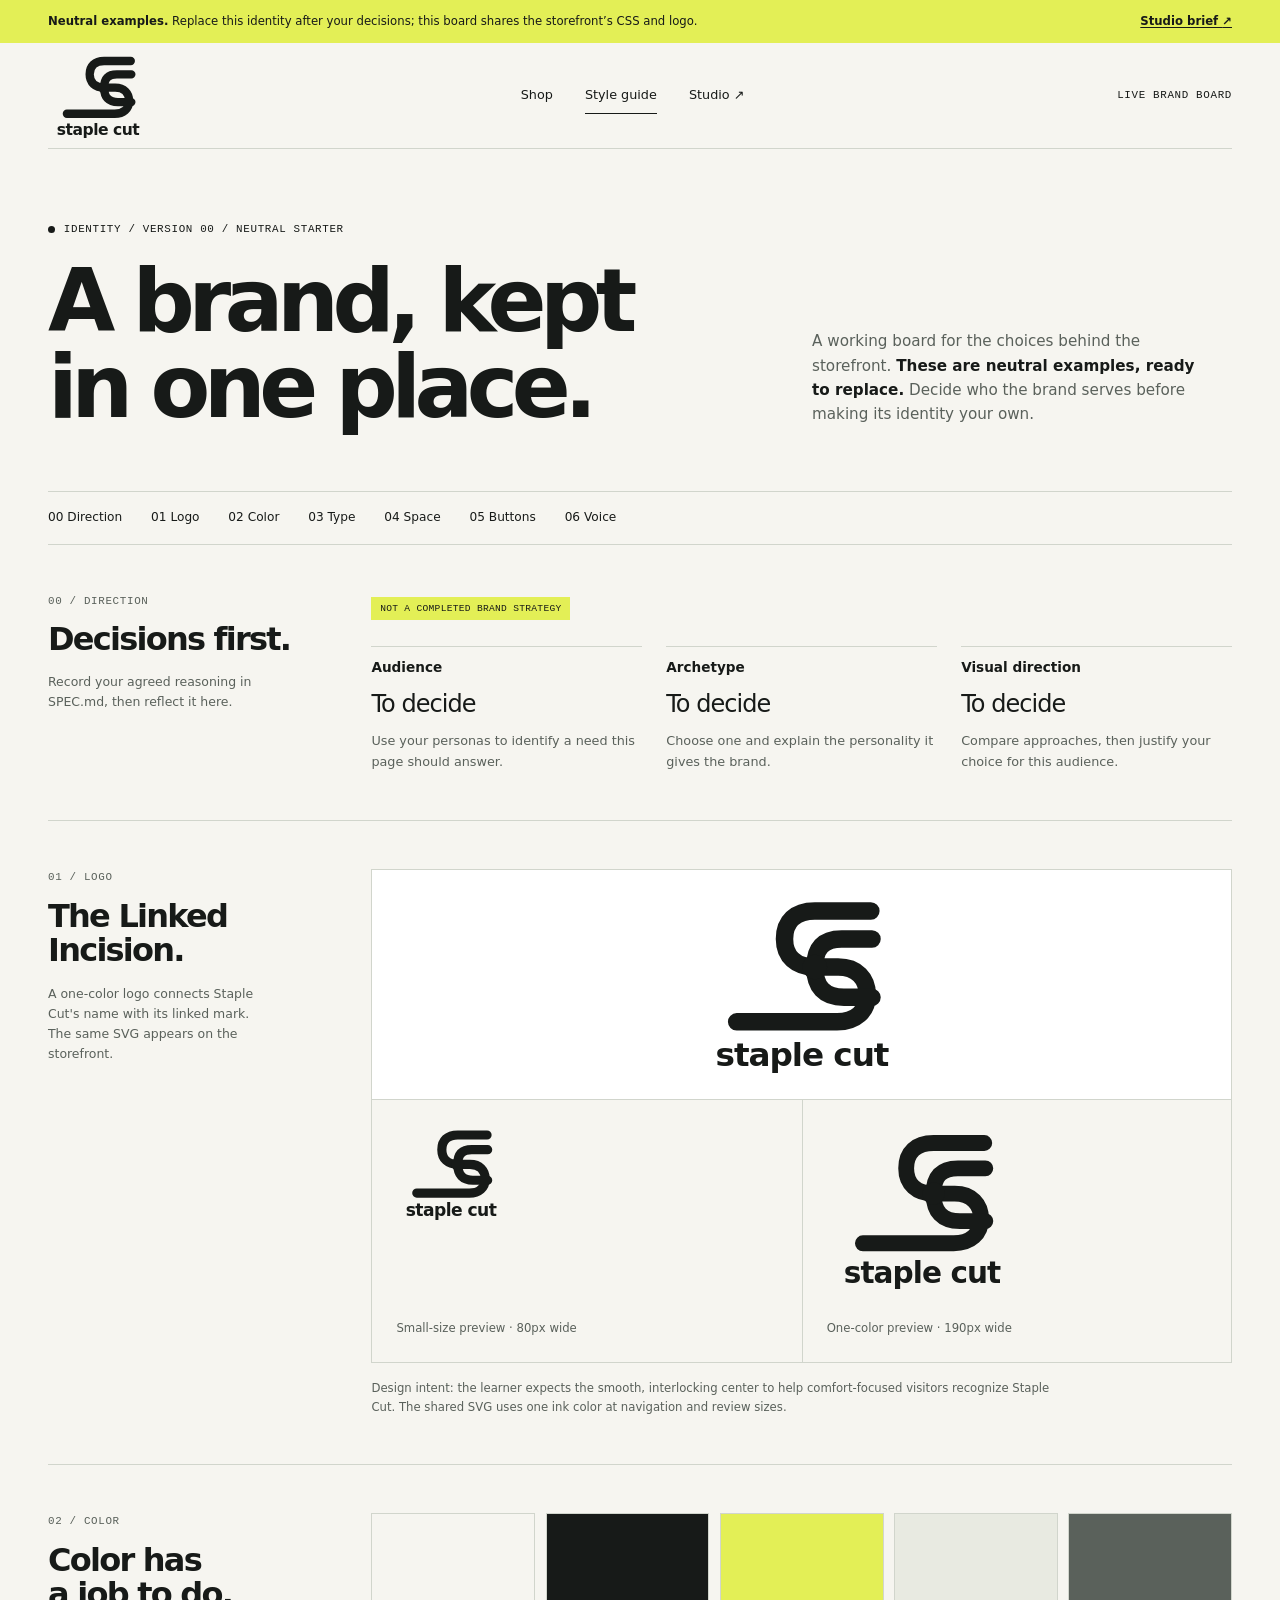
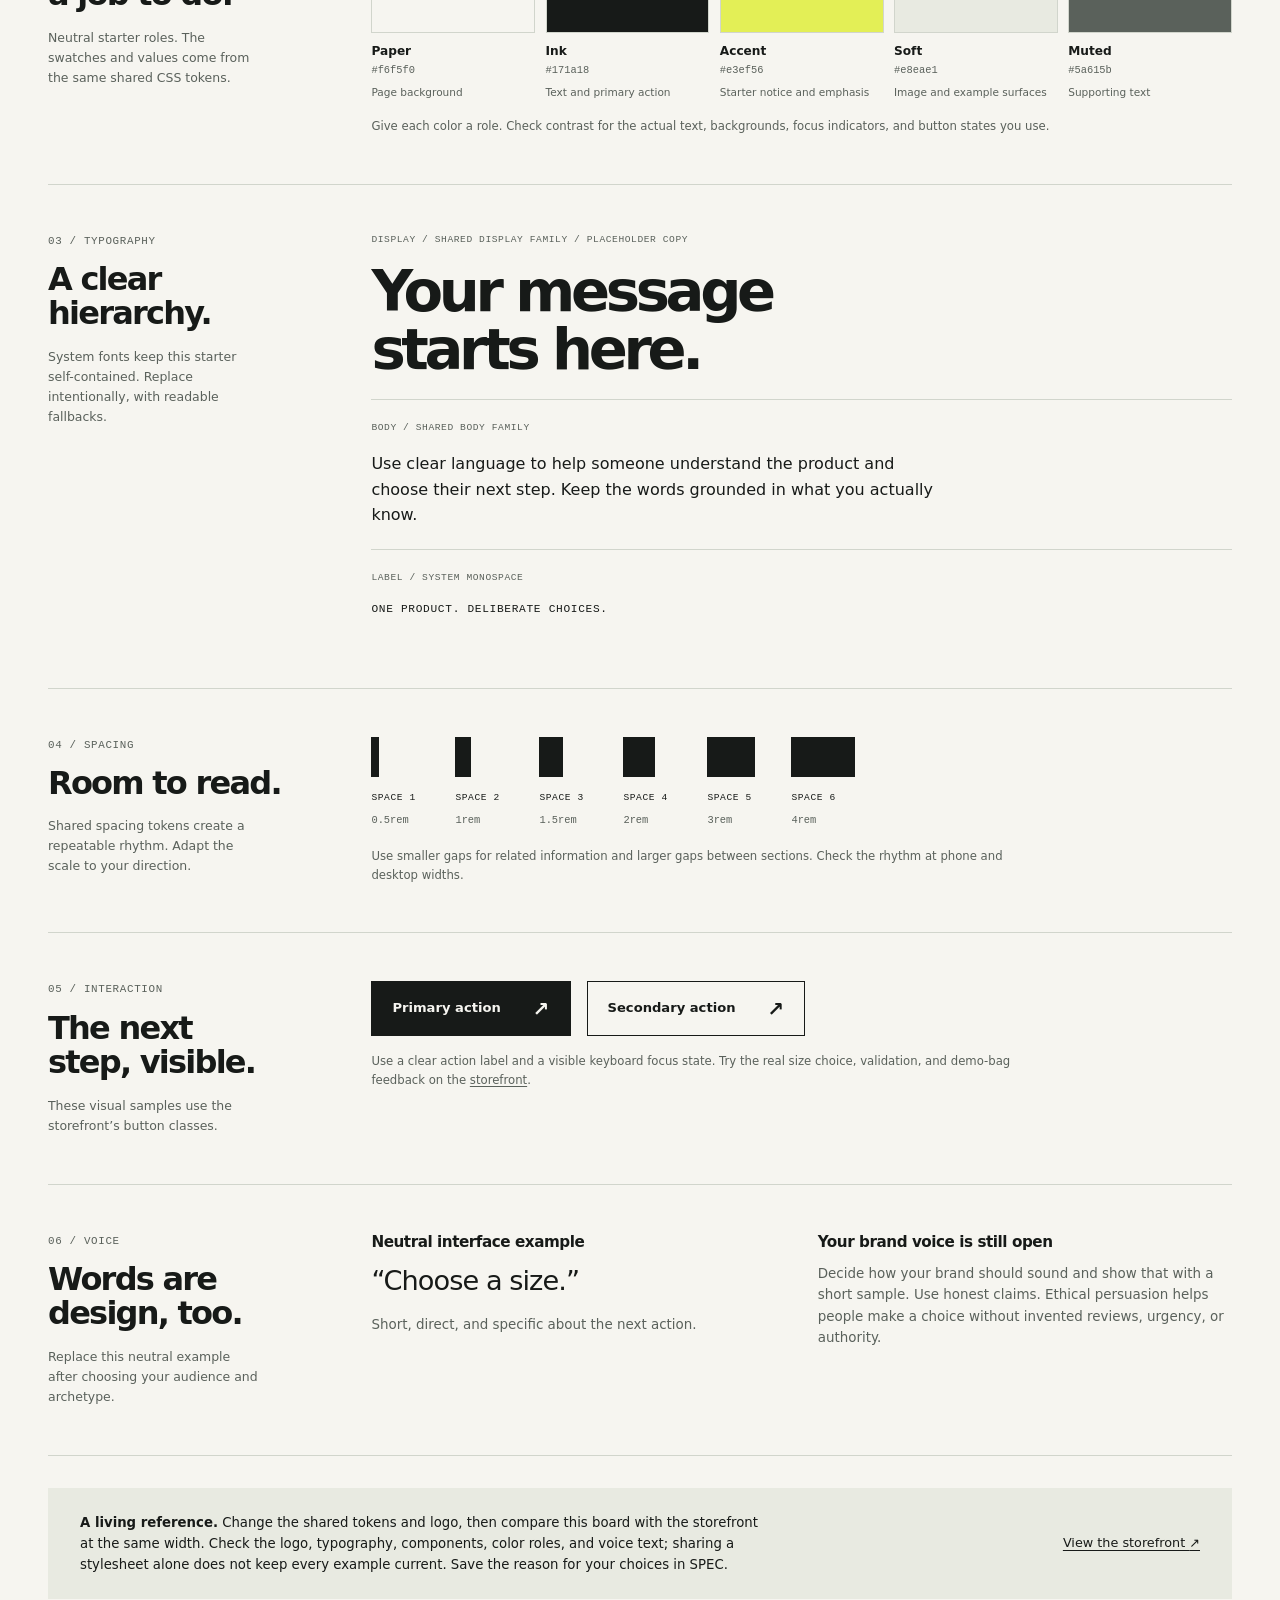
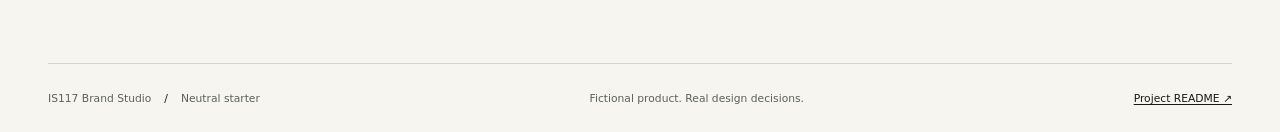
==== public/styleguide.html @ a77f59c7 "feat: apply selected Staple Cut logo" ====
<!doctype html>
<html lang="en">
  <head>
    <meta charset="utf-8" />
    <meta name="viewport" content="width=device-width, initial-scale=1" />
    <meta
      name="description"
      content="Staple Cut's live brand board, sharing the selected one-color logo with its T-shirt storefront."
    />
    <title>Live style guide — Staple Cut</title>
    <link rel="icon" href="data:," />
    <link rel="stylesheet" href="styles.css" />
    <script src="styleguide.js" defer></script>
  </head>
  <body>
    <a class="skip-link" href="#main">Skip to content</a>
    <aside class="starter-notice" aria-label="Starter information">
      <span
        ><strong>Neutral examples.</strong> Replace this identity after your
        decisions; this board shares the storefront’s CSS and logo.</span
      ><a href="studio.html">Studio brief <span aria-hidden="true">↗</span></a>
    </aside>
    <header class="site-header wrap">
      <a
        class="brand-link"
        href="index.html"
        aria-label="Staple Cut storefront home"
        ><img
          class="wordmark"
          src="assets/staple-cut-logo.svg"
          alt="Staple Cut one-color logo with interlocking S and C"
          width="100"
          height="90"
      /></a>
      <nav class="main-nav" aria-label="Main navigation">
        <a class="nav-link" href="index.html">Shop</a
        ><a class="nav-link" href="styleguide.html" aria-current="page"
          >Style guide</a
        ><a class="nav-link" href="studio.html"
          >Studio <span aria-hidden="true">↗</span></a
        >
      </nav>
      <span class="micro-label">Live brand board</span>
    </header>
    <main id="main">
      <section class="page-hero wrap" aria-labelledby="guide-title">
        <p class="eyebrow">
          <span class="status-dot" aria-hidden="true"></span> Identity / version
          00 / neutral starter
        </p>
        <h1 id="guide-title">A brand, kept<br />in one place.</h1>
        <p class="hero-summary">
          A working board for the choices behind the storefront.
          <strong>These are neutral examples, ready to replace.</strong> Decide
          who the brand serves before making its identity your own.
        </p>
      </section>
      <nav class="page-subnav wrap" aria-label="Style guide sections">
        <a class="section-link" href="#direction">00 Direction</a
        ><a class="section-link" href="#logo">01 Logo</a
        ><a class="section-link" href="#palette">02 Color</a
        ><a class="section-link" href="#type">03 Type</a
        ><a class="section-link" href="#spacing">04 Space</a
        ><a class="section-link" href="#buttons">05 Buttons</a
        ><a class="section-link" href="#voice">06 Voice</a>
      </nav>

      <section
        id="direction"
        class="guide-section wrap"
        aria-labelledby="direction-title"
      >
        <div class="section-heading">
          <span class="section-number">00 / Direction</span>
          <h2 id="direction-title">Decisions first.</h2>
          <p>Record your agreed reasoning in SPEC.md, then reflect it here.</p>
        </div>
        <div class="guide-content">
          <span class="draft-label">Not a completed brand strategy</span>
          <div class="decision-grid">
            <div>
              <h3>Audience</h3>
              <p class="undecided">To decide</p>
              <p>
                Use your personas to identify a need this page should answer.
              </p>
            </div>
            <div>
              <h3>Archetype</h3>
              <p class="undecided">To decide</p>
              <p>Choose one and explain the personality it gives the brand.</p>
            </div>
            <div>
              <h3>Visual direction</h3>
              <p class="undecided">To decide</p>
              <p>
                Compare approaches, then justify your choice for this audience.
              </p>
            </div>
          </div>
        </div>
      </section>

      <section
        id="logo"
        class="guide-section wrap"
        aria-labelledby="logo-title"
      >
        <div class="section-heading">
          <span class="section-number">01 / Logo</span>
          <h2 id="logo-title">The Linked<br />Incision.</h2>
          <p>
            A one-color logo connects Staple Cut's name with its linked mark.
            The same SVG appears on the storefront.
          </p>
        </div>
        <div class="guide-content">
          <div class="logo-board">
            <img
              src="assets/staple-cut-logo.svg"
              alt="Staple Cut one-color logo with interlocking S and C"
              width="210"
              height="189"
            />
          </div>
          <div class="logo-variants">
            <div class="logo-variant">
              <img
                class="logo-small"
                src="assets/staple-cut-logo.svg"
                alt="Staple Cut one-color logo at a small size"
                width="80"
                height="72"
              />
              <p>Small-size preview · 80px wide</p>
            </div>
            <div class="logo-variant">
              <img
                class="logo-mono"
                src="assets/staple-cut-logo.svg"
                alt="Staple Cut one-color logo"
                width="190"
                height="171"
              />
              <p>One-color preview · 190px wide</p>
            </div>
          </div>
          <p class="guide-note">
            Design intent: the learner expects the smooth, interlocking center
            to help comfort-focused visitors recognize Staple Cut. The shared
            SVG uses one ink color at navigation and review sizes.
          </p>
        </div>
      </section>

      <section
        id="palette"
        class="guide-section wrap"
        aria-labelledby="palette-title"
      >
        <div class="section-heading">
          <span class="section-number">02 / Color</span>
          <h2 id="palette-title">Color has<br />a job to do.</h2>
          <p>
            Neutral starter roles. The swatches and values come from the same
            shared CSS tokens.
          </p>
        </div>
        <div class="guide-content">
          <div class="palette-grid">
            <article class="palette-card">
              <div
                class="color-swatch"
                style="--swatch-color: var(--color-paper)"
              ></div>
              <h3>Paper</h3>
              <code data-color-token="--color-paper">CSS token</code>
              <p>Page background</p>
            </article>
            <article class="palette-card">
              <div
                class="color-swatch"
                style="--swatch-color: var(--color-ink)"
              ></div>
              <h3>Ink</h3>
              <code data-color-token="--color-ink">CSS token</code>
              <p>Text and primary action</p>
            </article>
            <article class="palette-card">
              <div
                class="color-swatch"
                style="--swatch-color: var(--color-accent)"
              ></div>
              <h3>Accent</h3>
              <code data-color-token="--color-accent">CSS token</code>
              <p>Starter notice and emphasis</p>
            </article>
            <article class="palette-card">
              <div
                class="color-swatch"
                style="--swatch-color: var(--color-soft)"
              ></div>
              <h3>Soft</h3>
              <code data-color-token="--color-soft">CSS token</code>
              <p>Image and example surfaces</p>
            </article>
            <article class="palette-card">
              <div
                class="color-swatch"
                style="--swatch-color: var(--color-muted)"
              ></div>
              <h3>Muted</h3>
              <code data-color-token="--color-muted">CSS token</code>
              <p>Supporting text</p>
            </article>
          </div>
          <p class="guide-note">
            Give each color a role. Check contrast for the actual text,
            backgrounds, focus indicators, and button states you use.
          </p>
        </div>
      </section>

      <section
        id="type"
        class="guide-section wrap"
        aria-labelledby="type-title"
      >
        <div class="section-heading">
          <span class="section-number">03 / Typography</span>
          <h2 id="type-title">A clear<br />hierarchy.</h2>
          <p>
            System fonts keep this starter self-contained. Replace
            intentionally, with readable fallbacks.
          </p>
        </div>
        <div class="guide-content">
          <div class="type-specimen">
            <span class="type-label"
              >Display / shared display family / placeholder copy</span
            >
            <p class="type-display">Your message<br />starts here.</p>
          </div>
          <div class="type-specimen">
            <span class="type-label">Body / shared body family</span>
            <p class="type-body">
              Use clear language to help someone understand the product and
              choose their next step. Keep the words grounded in what you
              actually know.
            </p>
          </div>
          <div class="type-specimen">
            <span class="type-label">Label / system monospace</span>
            <p class="type-mono">One product. Deliberate choices.</p>
          </div>
        </div>
      </section>

      <section
        id="spacing"
        class="guide-section wrap"
        aria-labelledby="spacing-title"
      >
        <div class="section-heading">
          <span class="section-number">04 / Spacing</span>
          <h2 id="spacing-title">Room to read.</h2>
          <p>
            Shared spacing tokens create a repeatable rhythm. Adapt the scale to
            your direction.
          </p>
        </div>
        <div class="guide-content">
          <div class="spacing-grid">
            <div class="spacing-token">
              <div
                class="spacing-bar"
                style="--token-size: var(--space-1)"
              ></div>
              <span class="token-name">Space 1</span
              ><code data-space-token="--space-1">CSS token</code>
            </div>
            <div class="spacing-token">
              <div
                class="spacing-bar"
                style="--token-size: var(--space-2)"
              ></div>
              <span class="token-name">Space 2</span
              ><code data-space-token="--space-2">CSS token</code>
            </div>
            <div class="spacing-token">
              <div
                class="spacing-bar"
                style="--token-size: var(--space-3)"
              ></div>
              <span class="token-name">Space 3</span
              ><code data-space-token="--space-3">CSS token</code>
            </div>
            <div class="spacing-token">
              <div
                class="spacing-bar"
                style="--token-size: var(--space-4)"
              ></div>
              <span class="token-name">Space 4</span
              ><code data-space-token="--space-4">CSS token</code>
            </div>
            <div class="spacing-token">
              <div
                class="spacing-bar"
                style="--token-size: var(--space-5)"
              ></div>
              <span class="token-name">Space 5</span
              ><code data-space-token="--space-5">CSS token</code>
            </div>
            <div class="spacing-token">
              <div
                class="spacing-bar"
                style="--token-size: var(--space-6)"
              ></div>
              <span class="token-name">Space 6</span
              ><code data-space-token="--space-6">CSS token</code>
            </div>
          </div>
          <p class="guide-note">
            Use smaller gaps for related information and larger gaps between
            sections. Check the rhythm at phone and desktop widths.
          </p>
        </div>
      </section>

      <section
        id="buttons"
        class="guide-section wrap"
        aria-labelledby="buttons-title"
      >
        <div class="section-heading">
          <span class="section-number">05 / Interaction</span>
          <h2 id="buttons-title">The next<br />step, visible.</h2>
          <p>These visual samples use the storefront’s button classes.</p>
        </div>
        <div class="guide-content">
          <div class="button-samples">
            <span class="button button-primary"
              >Primary action <span aria-hidden="true">↗</span></span
            ><span class="button button-secondary"
              >Secondary action <span aria-hidden="true">↗</span></span
            >
          </div>
          <p class="guide-note">
            Use a clear action label and a visible keyboard focus state. Try the
            real size choice, validation, and demo-bag feedback on the
            <a href="index.html">storefront</a>.
          </p>
        </div>
      </section>

      <section
        id="voice"
        class="guide-section wrap"
        aria-labelledby="voice-title"
      >
        <div class="section-heading">
          <span class="section-number">06 / Voice</span>
          <h2 id="voice-title">Words are<br />design, too.</h2>
          <p>
            Replace this neutral example after choosing your audience and
            archetype.
          </p>
        </div>
        <div class="guide-content">
          <div class="voice-grid">
            <div>
              <h3>Neutral interface example</h3>
              <p class="voice-example">“Choose a size.”</p>
              <p>Short, direct, and specific about the next action.</p>
            </div>
            <div>
              <h3>Your brand voice is still open</h3>
              <p>
                Decide how your brand should sound and show that with a short
                sample. Use honest claims. Ethical persuasion helps people make
                a choice without invented reviews, urgency, or authority.
              </p>
            </div>
          </div>
        </div>
      </section>

      <div class="guide-footer-note wrap">
        <p>
          <strong>A living reference.</strong> Change the shared tokens and
          logo, then compare this board with the storefront at the same width.
          Check the logo, typography, components, color roles, and voice text;
          sharing a stylesheet alone does not keep every example current. Save
          the reason for your choices in SPEC.
        </p>
        <a href="index.html"
          >View the storefront <span aria-hidden="true">↗</span></a
        >
      </div>
    </main>
    <footer class="site-footer wrap">
      <p>
        IS117 Brand Studio <span class="footer-separator"> / </span> Neutral
        starter
      </p>
      <p class="footer-tagline">Fictional product. Real design decisions.</p>
      <a href="https://github.com/kaw393939/is117-brand-studio#readme"
        >Project README <span aria-hidden="true">↗</span></a
      >
    </footer>
  </body>
</html>
---- public/styles.css ----
/* Shared brand tokens. Change these after you agree on your brand direction.
   Both the storefront and the live style guide use this file. */
:root {
  --color-paper: #f6f5f0;
  --color-ink: #171a18;
  --color-muted: #5a615b;
  --color-line: #d1d5cc;
  --color-accent: #e3ef56;
  --color-soft: #e8eae1;
  --color-white: #fff;
  --color-danger: #992e28;
  --font-body:
    system-ui, -apple-system, blinkmacsystemfont, "Segoe UI", sans-serif;
  --font-display:
    system-ui, -apple-system, blinkmacsystemfont, "Segoe UI", sans-serif;
  --font-mono: ui-monospace, sfmono-regular, consolas, monospace;
  --space-1: 0.5rem;
  --space-2: 1rem;
  --space-3: 1.5rem;
  --space-4: 2rem;
  --space-5: 3rem;
  --space-6: 4rem;
  --page-width: 1440px;
}

* {
  box-sizing: border-box;
}

html {
  scroll-behavior: smooth;
  scroll-padding-top: 1.5rem;
}

body {
  margin: 0;
  background: var(--color-paper);
  color: var(--color-ink);
  font-family: var(--font-body);
  line-height: 1.6;
  -webkit-font-smoothing: antialiased;
}

img,
svg {
  display: block;
  max-width: 100%;
}

button,
a,
input {
  -webkit-tap-highlight-color: transparent;
}

a {
  color: inherit;
  text-underline-offset: 0.2em;
  text-decoration-thickness: 1px;
}

a:hover {
  text-decoration-thickness: 2px;
}

button,
input {
  font: inherit;
}

button {
  cursor: pointer;
}

button:disabled {
  cursor: default;
}

:focus-visible {
  outline: 3px solid var(--color-ink);
  outline-offset: 5px;
}

[hidden] {
  display: none !important;
}

::selection {
  background: var(--color-accent);
  color: var(--color-ink);
}

h1,
h2,
h3,
p {
  margin: 0;
}

h1,
h2,
h3 {
  font-family: var(--font-display);
  font-weight: 550;
}

h1 {
  font-size: clamp(3.4rem, 6.25vw, 6.6rem);
  line-height: 0.99;
  letter-spacing: -0.075em;
}

h2 {
  font-size: clamp(2rem, 3.6vw, 3.75rem);
  line-height: 1.08;
  letter-spacing: -0.055em;
}

h3 {
  font-size: 1.3rem;
  line-height: 1.3;
  letter-spacing: -0.03em;
}

p + p {
  margin-top: var(--space-2);
}

.wrap {
  width: min(calc(100% - 6rem), var(--page-width));
  margin-inline: auto;
}

.muted {
  color: var(--color-muted);
}

.eyebrow,
.micro-label,
.visual-label,
.image-caption,
.section-number,
.type-label,
.token-name {
  font-family: var(--font-mono);
  font-size: 0.68rem;
  font-weight: 500;
  line-height: 1.5;
  letter-spacing: 0.06em;
  text-transform: uppercase;
}

.eyebrow {
  display: flex;
  align-items: center;
  gap: 0.55rem;
}

.status-dot {
  width: 7px;
  height: 7px;
  display: inline-block;
  background: var(--color-ink);
  border-radius: 50%;
}

.skip-link {
  position: fixed;
  top: 8px;
  left: 8px;
  z-index: 10;
  transform: translateY(-180%);
  padding: 0.75rem 1rem;
  background: var(--color-ink);
  color: var(--color-white);
}

.skip-link:focus {
  transform: translateY(0);
}

.starter-notice {
  display: flex;
  justify-content: space-between;
  align-items: center;
  gap: 1.5rem;
  padding: 0.8rem 3rem;
  background: var(--color-accent);
  font-size: 0.73rem;
  line-height: 1.5;
}

.starter-notice a {
  flex-shrink: 0;
  font-weight: 650;
}

.site-header {
  min-height: 106px;
  display: flex;
  align-items: center;
  gap: 3rem;
  border-bottom: 1px solid var(--color-line);
}

.brand-link {
  display: inline-block;
  flex-shrink: 0;
}

.wordmark {
  width: 100px;
  height: auto;
}

.main-nav {
  display: flex;
  justify-content: center;
  align-items: center;
  gap: 2rem;
  margin-inline: auto;
}

.nav-link,
.bag-link {
  text-decoration: none;
  font-size: 0.8rem;
}

.nav-link {
  padding-block: 0.5rem;
  border-bottom: 1px solid transparent;
}

.nav-link:hover,
.nav-link[aria-current="page"] {
  border-color: currentcolor;
}

.bag-link {
  display: flex;
  align-items: center;
  gap: 0.65rem;
  white-space: nowrap;
}

.bag-count {
  display: grid;
  place-items: center;
  min-width: 1.7rem;
  height: 1.7rem;
  border: 1px solid var(--color-ink);
  border-radius: 50%;
  font-size: 0.7rem;
}

.product-section {
  display: grid;
  grid-template-columns: 1.13fr 1fr;
  gap: clamp(3rem, 7vw, 8rem);
  padding-block: var(--space-5) 5rem;
  align-items: start;
}

.product-visual {
  position: relative;
  background: var(--color-soft);
}

.visual-label {
  position: absolute;
  z-index: 1;
  inset: 1.3rem 1.4rem auto;
  display: flex;
  justify-content: space-between;
  gap: 1rem;
  font-size: 0.6rem;
}

.shirt-image {
  width: 100%;
  height: auto;
  aspect-ratio: 800 / 880;
  object-fit: contain;
}

.image-caption {
  display: flex;
  align-items: center;
  justify-content: space-between;
  gap: 1rem;
  padding: 1.2rem 1.4rem;
  border-top: 1px solid var(--color-line);
  font-size: 0.59rem;
}

.image-caption > :last-child {
  font-family: var(--font-body);
  font-size: 1.5rem;
  line-height: 1;
}

.product-information {
  max-width: 530px;
  padding-block: 1rem;
}

.product-information h1 {
  margin-top: 1.6rem;
}

.product-intro {
  font-size: 1.2rem;
  line-height: 1.5;
  margin-top: 1.8rem;
  letter-spacing: -0.025em;
}

.product-description {
  margin-top: 0.6rem;
  font-size: 0.88rem;
  max-width: 430px;
}

.price-row {
  display: flex;
  align-items: center;
  justify-content: space-between;
  gap: 1rem;
  margin-block: 2rem 1.5rem;
  padding-bottom: 1.2rem;
  border-bottom: 1px solid var(--color-line);
}

.price {
  font-size: 1.65rem;
  letter-spacing: -0.04em;
  font-weight: 600;
}

.price span {
  font-family: var(--font-mono);
  font-size: 0.65rem;
  font-weight: 400;
  letter-spacing: 0;
  margin-left: 0.25rem;
}

.price-row .micro-label {
  color: var(--color-muted);
  font-size: 0.6rem;
}

fieldset {
  padding: 0;
  margin: 0;
  border: 0;
  min-width: 0;
}

legend {
  padding: 0;
  font-size: 0.84rem;
  font-weight: 650;
}

.field-help {
  margin-top: 0.3rem;
  color: var(--color-muted);
  font-size: 0.74rem;
}

.size-options {
  display: grid;
  grid-template-columns: repeat(4, 1fr);
  gap: 0.6rem;
  margin-top: 1rem;
}

.size-option {
  position: relative;
  cursor: pointer;
}

.size-option input {
  position: absolute;
  opacity: 0;
  width: 100%;
  height: 100%;
  margin: 0;
  cursor: pointer;
}

.size-option span {
  display: grid;
  place-items: center;
  min-height: 3.2rem;
  border: 1px solid var(--color-line);
  background: var(--color-paper);
  font-size: 0.83rem;
  transition:
    background 150ms ease,
    border-color 150ms ease;
}

.size-option input:checked + span {
  background: var(--color-ink);
  border-color: var(--color-ink);
  color: var(--color-paper);
}

.size-option input:hover + span {
  border-color: var(--color-ink);
}

.size-option input:focus-visible + span {
  outline: 3px solid var(--color-ink);
  outline-offset: 4px;
}

.size-option input:focus-visible {
  outline: none;
}

.field-error {
  color: var(--color-danger);
  font-size: 0.8rem;
  margin-top: 0.9rem;
  font-weight: 550;
}

.button {
  display: inline-flex;
  align-items: center;
  justify-content: space-between;
  gap: 2rem;
  min-height: 3.4rem;
  border: 1px solid var(--color-ink);
  padding: 0.9rem 1.25rem;
  font-size: 0.82rem;
  font-weight: 550;
  line-height: 1.4;
  text-decoration: none;
  transition:
    background 150ms ease,
    color 150ms ease;
}

.button > span[aria-hidden] {
  font-size: 1.25rem;
  line-height: 1;
}

.button-primary {
  background: var(--color-ink);
  color: var(--color-paper);
}

.button-primary:hover {
  background: var(--color-accent);
  color: var(--color-ink);
}

.button-secondary {
  background: transparent;
  color: var(--color-ink);
}

.button-secondary:hover {
  background: var(--color-soft);
}

.add-button {
  width: 100%;
  margin-top: 1.4rem;
}

.demo-disclaimer {
  font-size: 0.68rem;
  line-height: 1.65;
  color: var(--color-muted);
  margin-top: 0.9rem;
  max-width: 420px;
}

.product-facts {
  margin-bottom: 0;
  margin-top: 1.8rem;
}

.product-facts div {
  display: flex;
  justify-content: space-between;
  gap: 1rem;
  padding-block: 0.62rem;
  border-top: 1px solid var(--color-line);
  font-size: 0.71rem;
}

.product-facts dt {
  color: var(--color-muted);
}

.product-facts dd {
  margin: 0;
  font-weight: 500;
  text-align: right;
}

.bag-section {
  display: grid;
  grid-template-columns: 1fr 1fr;
  gap: 3rem;
  border-top: 1px solid var(--color-line);
  padding-block: 3rem;
}

.bag-section h2 {
  margin-top: 0.6rem;
  font-size: clamp(2rem, 3vw, 3rem);
}

.bag-details {
  padding-top: 0.2rem;
  font-size: 0.85rem;
}

.bag-message {
  max-width: 500px;
}

.bag-items {
  list-style: none;
  margin: 1rem 0;
  padding: 0;
}

.bag-items:empty {
  margin: 0;
}

.bag-items li {
  padding-block: 0.55rem;
  border-bottom: 1px solid var(--color-line);
  font-size: 0.78rem;
}

.text-button {
  padding: 0.5rem 0;
  border: 0;
  background: transparent;
  color: var(--color-ink);
  font-size: 0.8rem;
  text-decoration: underline;
  text-underline-offset: 0.25rem;
}

.text-button:disabled {
  opacity: 0.5;
}

.bag-details .field-help {
  margin-top: 0.4rem;
  font-size: 0.69rem;
}

.starter-next {
  display: grid;
  grid-template-columns: 1fr 1fr;
  gap: 1.5rem 3rem;
  background: var(--color-accent);
  padding: 2.7rem 3rem 3rem;
  margin-block: 1rem 4rem;
}

.starter-next > .eyebrow {
  grid-column: 1 / -1;
}

.starter-next > div {
  max-width: 470px;
  font-size: 0.86rem;
}

.starter-next .button {
  margin-top: 1.6rem;
}

.site-footer {
  display: flex;
  align-items: center;
  justify-content: space-between;
  gap: 2rem;
  border-top: 1px solid var(--color-line);
  padding-block: 1.6rem;
  font-size: 0.67rem;
  color: var(--color-muted);
}

.footer-tagline {
  margin: 0;
}

.footer-separator {
  margin-inline: 0.6rem;
  color: var(--color-ink);
}

.site-footer a {
  color: var(--color-ink);
}

/* Shared editorial pages */
.page-hero {
  padding-block: 4.5rem 3.8rem;
  display: grid;
  grid-template-columns: 1.25fr 0.75fr;
  align-items: end;
  gap: 1.3rem 4rem;
}

.page-hero > .eyebrow {
  grid-column: 1 / -1;
}

.page-hero h1 {
  font-size: clamp(3.5rem, 6.8vw, 7.3rem);
}

.page-hero .hero-summary {
  max-width: 400px;
  font-size: 0.95rem;
  color: var(--color-muted);
  padding-bottom: 0.25rem;
}

.hero-summary strong {
  font-weight: 550;
  color: var(--color-ink);
}

.page-subnav {
  display: flex;
  flex-wrap: wrap;
  gap: 0.6rem 1.8rem;
  padding-block: 1rem;
  border-top: 1px solid var(--color-line);
  border-bottom: 1px solid var(--color-line);
  font-size: 0.76rem;
}

.section-link {
  text-decoration: none;
}

.section-link:hover {
  text-decoration: underline;
}

.guide-section {
  padding-block: 3rem;
  border-bottom: 1px solid var(--color-line);
  display: grid;
  grid-template-columns: 0.32fr 1fr;
  column-gap: 3rem;
}

.section-heading .section-number {
  color: var(--color-muted);
  display: block;
  margin-bottom: 0.8rem;
}

.section-heading h2 {
  font-size: clamp(1.7rem, 2.5vw, 2.65rem);
}

.section-heading p {
  font-size: 0.78rem;
  color: var(--color-muted);
  margin-top: 1rem;
  max-width: 210px;
}

.guide-content {
  min-width: 0;
}

.draft-label {
  display: inline-block;
  padding: 0.3rem 0.55rem;
  background: var(--color-accent);
  color: var(--color-ink);
  font-family: var(--font-mono);
  font-size: 0.6rem;
  line-height: 1.4;
  letter-spacing: 0.03em;
  text-transform: uppercase;
}

.decision-grid {
  display: grid;
  grid-template-columns: repeat(3, 1fr);
  gap: 1.5rem;
  margin-top: 1.6rem;
}

.decision-grid > div {
  border-top: 1px solid var(--color-line);
  padding-top: 0.8rem;
}

.decision-grid h3 {
  font-size: 0.85rem;
  font-weight: 650;
  letter-spacing: 0;
}

.decision-grid p {
  font-size: 0.8rem;
  color: var(--color-muted);
  margin-top: 0.5rem;
}

.decision-grid .undecided {
  font-size: 1.5rem;
  font-weight: 450;
  color: var(--color-ink);
  letter-spacing: -0.04em;
}

.logo-board {
  min-height: 230px;
  display: grid;
  place-items: center;
  padding: 1.25rem;
  background: var(--color-white);
  border: 1px solid var(--color-line);
}

.logo-board img {
  width: min(100%, 210px);
}

.logo-variants {
  display: grid;
  grid-template-columns: 1fr 1fr;
  border: 1px solid var(--color-line);
  border-top: 0;
}

.logo-variant {
  min-height: 140px;
  padding: 1.5rem;
  display: flex;
  flex-direction: column;
  justify-content: space-between;
  gap: 1.5rem;
}

.logo-variant + .logo-variant {
  border-left: 1px solid var(--color-line);
}

.logo-small {
  width: 110px;
  height: auto;
}

.logo-mono {
  width: 190px;
}

.logo-variant p,
.guide-note {
  font-size: 0.73rem;
  color: var(--color-muted);
}

.guide-note {
  margin-top: 1rem;
  max-width: 680px;
}

.palette-grid {
  display: grid;
  grid-template-columns: repeat(5, 1fr);
  gap: 0.65rem;
}

.color-swatch {
  height: 120px;
  border: 1px solid var(--color-line);
  background: var(--swatch-color);
}

.palette-card h3 {
  font-size: 0.76rem;
  letter-spacing: 0;
  font-weight: 650;
  margin-top: 0.65rem;
}

.palette-card code {
  font-family: var(--font-mono);
  font-size: 0.65rem;
  color: var(--color-muted);
  display: block;
  margin-top: 0.15rem;
}

.palette-card p {
  font-size: 0.66rem;
  color: var(--color-muted);
  margin-top: 0.4rem;
  line-height: 1.5;
}

.type-specimen {
  border-top: 1px solid var(--color-line);
  padding-block: 1.3rem;
}

.type-specimen:first-child {
  border-top: 0;
  padding-top: 0;
}

.type-label {
  display: block;
  margin-bottom: 1rem;
  color: var(--color-muted);
  font-size: 0.6rem;
}

.type-display {
  font-family: var(--font-display);
  font-size: clamp(2.5rem, 4.5vw, 5rem);
  font-weight: 550;
  letter-spacing: -0.075em;
  line-height: 1;
  max-width: 700px;
}

.type-body {
  font-family: var(--font-body);
  font-size: 1rem;
  max-width: 570px;
}

.type-mono {
  font-family: var(--font-mono);
  text-transform: uppercase;
  font-size: 0.7rem;
  letter-spacing: 0.06em;
}

.spacing-grid {
  display: flex;
  flex-wrap: wrap;
  align-items: start;
  gap: 2rem;
}

.spacing-token {
  min-width: 52px;
}

.spacing-bar {
  width: var(--token-size);
  height: 40px;
  background: var(--color-ink);
  margin-bottom: 0.9rem;
}

.token-name {
  display: block;
  font-size: 0.6rem;
}

.spacing-token code {
  font-family: var(--font-mono);
  color: var(--color-muted);
  font-size: 0.65rem;
}

.button-samples {
  display: flex;
  flex-wrap: wrap;
  gap: 1rem;
}

.button-samples .button {
  min-width: 185px;
}

.voice-grid {
  display: grid;
  grid-template-columns: 1fr 1fr;
  gap: 2rem;
}

.voice-grid h3 {
  font-size: 0.95rem;
  font-weight: 600;
  margin-bottom: 0.65rem;
}

.voice-grid p {
  font-size: 0.84rem;
  color: var(--color-muted);
}

.voice-example {
  font-size: 1.7rem !important;
  color: var(--color-ink) !important;
  letter-spacing: -0.035em;
  line-height: 1.3;
}

.guide-footer-note {
  display: flex;
  gap: 2rem;
  align-items: center;
  justify-content: space-between;
  background: var(--color-soft);
  padding: 1.5rem 2rem;
  margin-block: 2rem 4rem;
}

.guide-footer-note p {
  font-size: 0.83rem;
  max-width: 680px;
}

.guide-footer-note a {
  font-size: 0.8rem;
  white-space: nowrap;
}

@media (width >= 1600px) {
  .product-section {
    gap: 8rem;
  }
}

@media (width <= 1100px) {
  .wrap {
    width: calc(100% - 4rem);
  }

  .starter-notice {
    padding-inline: 2rem;
  }

  .site-header {
    gap: 1.7rem;
  }

  .main-nav {
    gap: 1.25rem;
  }

  .product-section {
    gap: 3rem;
    align-items: start;
  }

  .product-information h1 {
    font-size: clamp(3.4rem, 7vw, 5rem);
  }

  .product-information {
    padding-top: 0.5rem;
  }

  .product-intro {
    margin-top: 1.4rem;
  }

  .price-row {
    margin-top: 1.5rem;
  }

  .page-hero {
    column-gap: 2rem;
  }

  .guide-section {
    grid-template-columns: 0.35fr 1fr;
    gap: 2rem;
  }

  .palette-grid {
    grid-template-columns: repeat(3, 1fr);
    row-gap: 1.6rem;
  }
}

@media (width <= 760px) {
  .wrap {
    width: calc(100% - 2.5rem);
  }

  .starter-notice {
    padding: 0.75rem 1.25rem;
    font-size: 0.67rem;
    gap: 1rem;
  }

  .starter-notice > span {
    max-width: 480px;
  }

  .starter-notice a {
    font-size: 0.65rem;
  }

  .site-header {
    min-height: 108px;
    display: grid;
    grid-template-columns: 1fr auto;
    gap: 0.5rem 1rem;
    padding-block: 1.2rem 1rem;
  }

  .wordmark {
    width: 90px;
  }

  .main-nav {
    grid-row: 2;
    grid-column: 1 / -1;
    margin: 0;
    justify-content: flex-start;
    gap: 1.5rem;
  }

  .nav-link,
  .bag-link {
    font-size: 0.73rem;
  }

  .bag-link {
    grid-column: 2;
    grid-row: 1;
  }

  .bag-count {
    min-width: 1.5rem;
    height: 1.5rem;
  }

  .product-section {
    grid-template-columns: 1fr;
    gap: 2rem;
    padding-block: 1.5rem 3rem;
  }

  .product-visual {
    max-width: 600px;
    width: 100%;
    margin-inline: auto;
  }

  .shirt-image {
    max-height: 530px;
  }

  .product-information {
    max-width: none;
    padding: 0;
  }

  .product-information h1 {
    font-size: clamp(4.2rem, 13vw, 7rem);
    margin-top: 1rem;
  }

  .product-intro {
    font-size: 1.1rem;
    margin-top: 1.4rem;
  }

  .product-description {
    max-width: 580px;
  }

  .product-facts {
    margin-top: 1.5rem;
  }

  .bag-section {
    grid-template-columns: 1fr;
    gap: 1.3rem;
    padding-block: 2rem;
  }

  .bag-section h2 {
    margin-top: 0.6rem;
  }

  .starter-next {
    grid-template-columns: 1fr;
    padding: 1.8rem;
    gap: 1.3rem;
    margin-block: 1rem 3rem;
  }

  .starter-next > div {
    max-width: none;
  }

  .site-footer {
    flex-wrap: wrap;
    gap: 0.7rem 2rem;
    padding-block: 1.5rem;
  }

  .footer-tagline {
    display: none;
  }

  .page-hero {
    padding-block: 2.5rem;
    grid-template-columns: 1fr;
    row-gap: 1.4rem;
  }

  .page-hero h1 {
    font-size: clamp(3.7rem, 11vw, 6rem);
  }

  .page-hero .hero-summary {
    max-width: 570px;
    font-size: 0.9rem;
  }

  .page-subnav {
    gap: 0.6rem 1.2rem;
    font-size: 0.72rem;
  }

  .guide-section {
    grid-template-columns: 1fr;
    gap: 1.8rem;
    padding-block: 2.3rem;
  }

  .section-heading {
    display: grid;
    grid-template-columns: 1fr 1fr;
    column-gap: 2rem;
  }

  .section-heading .section-number {
    grid-column: 1 / -1;
    margin-bottom: 0.5rem;
  }

  .section-heading p {
    max-width: none;
    margin: 0;
    font-size: 0.73rem;
  }

  .decision-grid {
    gap: 1rem;
  }

  .decision-grid .undecided {
    font-size: 1.3rem;
  }

  .decision-grid p {
    font-size: 0.73rem;
  }

  .palette-grid {
    grid-template-columns: repeat(5, 1fr);
  }

  .color-swatch {
    height: 85px;
  }

  .palette-card p {
    font-size: 0.62rem;
  }

  .palette-card code {
    font-size: 0.57rem;
  }

  .guide-footer-note {
    flex-direction: column;
    align-items: start;
    gap: 1rem;
    margin-block: 1.5rem 3rem;
    padding: 1.5rem;
  }
}

@media (width <= 420px) {
  .starter-notice {
    align-items: start;
    flex-direction: column;
    gap: 0.35rem;
  }

  .visual-label {
    inset: 1rem 1rem auto;
    font-size: 0.53rem;
  }

  .image-caption {
    font-size: 0.53rem;
    padding: 1rem;
  }

  .price-row .micro-label {
    font-size: 0.54rem;
  }

  .section-heading {
    grid-template-columns: 1fr;
    gap: 0.6rem;
  }

  .section-heading .section-number {
    margin: 0;
  }

  .decision-grid {
    grid-template-columns: 1fr;
    gap: 1.2rem;
  }

  .decision-grid > div {
    display: grid;
    grid-template-columns: 0.5fr 1fr;
    gap: 0.4rem 1rem;
  }

  .decision-grid p {
    margin-top: 0;
  }

  .decision-grid p:last-child {
    grid-column: 2;
  }

  .palette-grid {
    grid-template-columns: repeat(3, 1fr);
  }

  .color-swatch {
    height: 90px;
  }

  .logo-board {
    min-height: 190px;
    padding: 2rem;
  }

  .logo-variants {
    grid-template-columns: 1fr;
  }

  .logo-variant {
    min-height: 125px;
  }

  .logo-variant + .logo-variant {
    border-left: 0;
    border-top: 1px solid var(--color-line);
  }

  .voice-grid {
    grid-template-columns: 1fr;
    gap: 1.5rem;
  }
}

@media (prefers-reduced-motion: reduce) {
  html {
    scroll-behavior: auto;
  }

  *,
  *::before,
  *::after {
    transition: none !important;
    animation: none !important;
  }
}
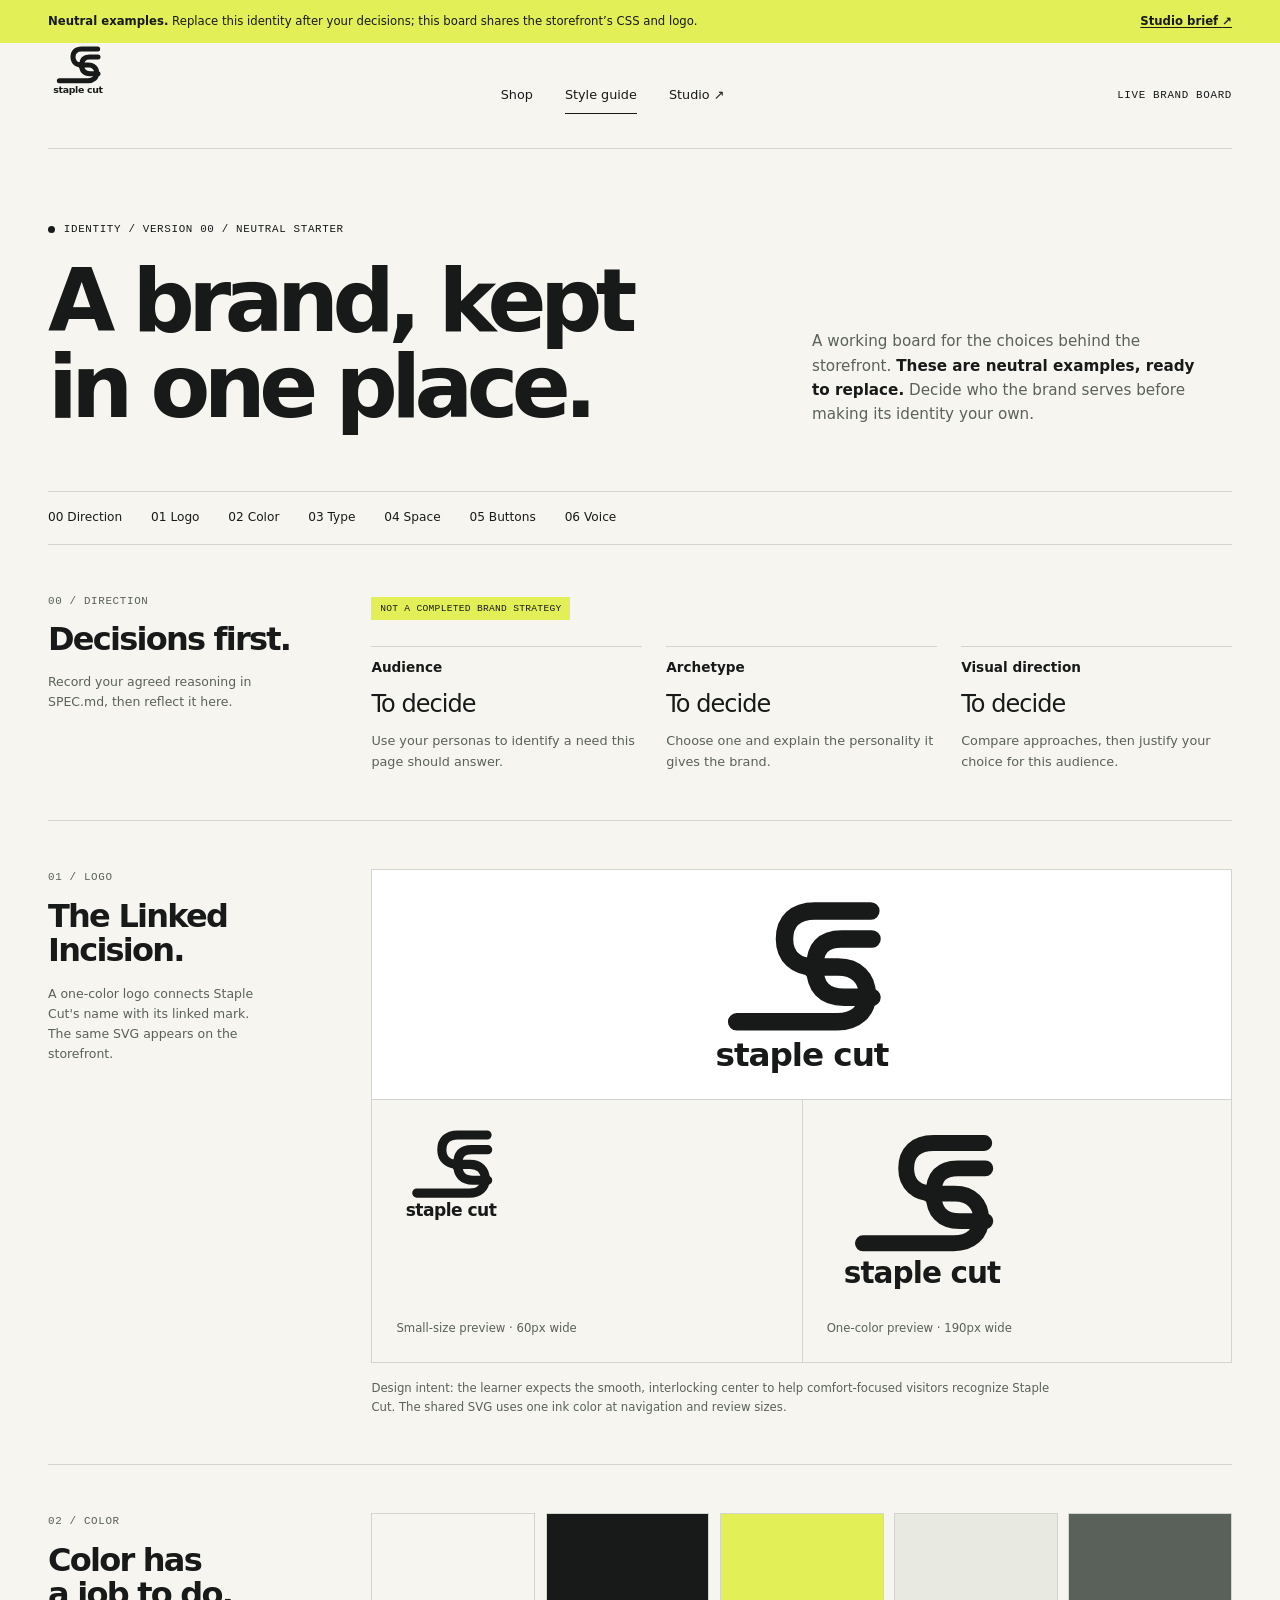
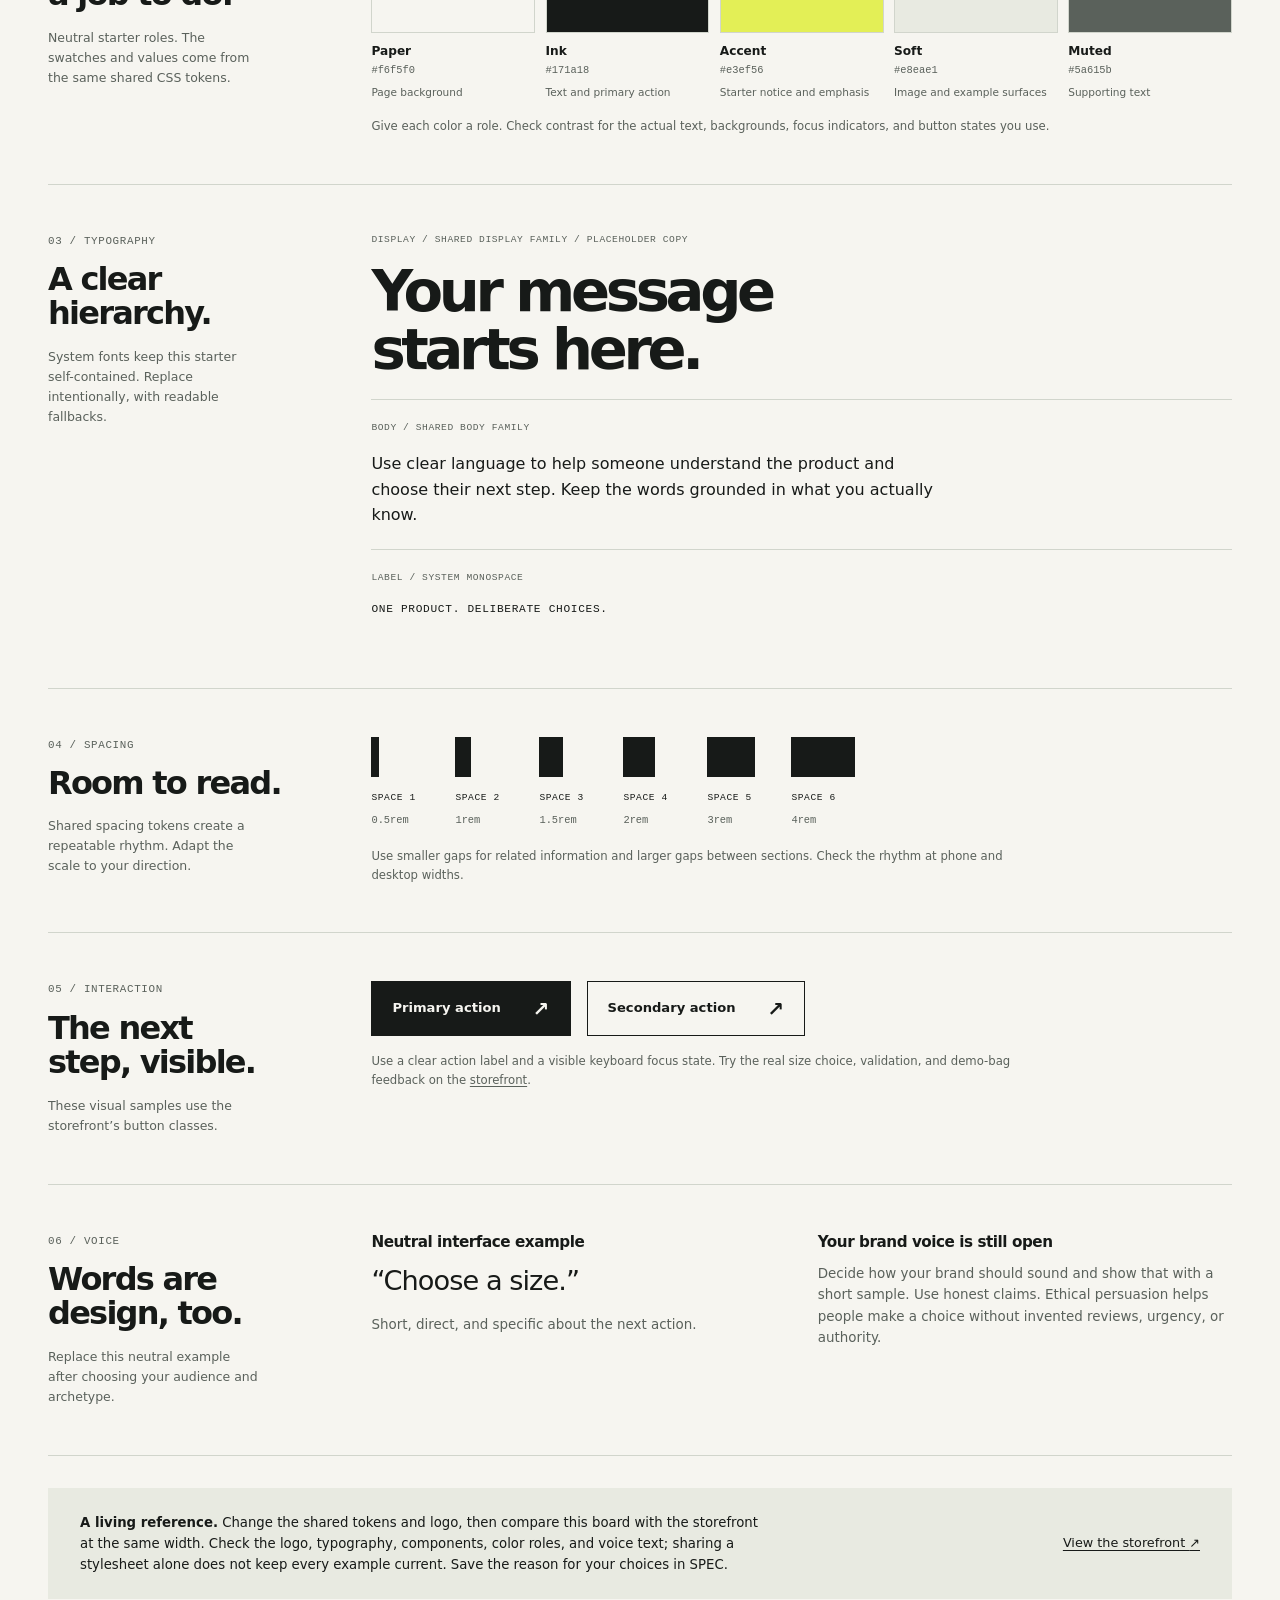
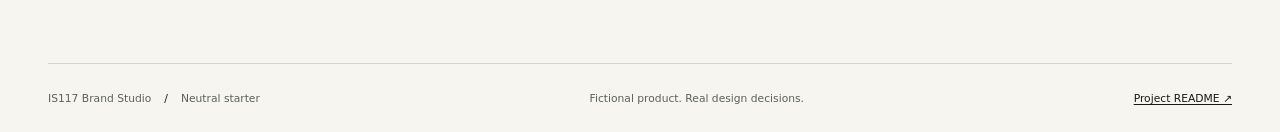
==== commit c21ab155: "feat: refine compact header logo" ====
--- a/public/styleguide.html
+++ b/public/styleguide.html
@@ -29,8 +29,8 @@
           class="wordmark"
           src="assets/staple-cut-logo.svg"
           alt="Staple Cut one-color logo with interlocking S and C"
-          width="100"
-          height="90"
+          width="60"
+          height="54"
       /></a>
       <nav class="main-nav" aria-label="Main navigation">
         <a class="nav-link" href="index.html">Shop</a
@@ -129,10 +129,10 @@
                 class="logo-small"
                 src="assets/staple-cut-logo.svg"
                 alt="Staple Cut one-color logo at a small size"
-                width="80"
-                height="72"
+                width="60"
+                height="54"
               />
-              <p>Small-size preview · 80px wide</p>
+              <p>Small-size preview · 60px wide</p>
             </div>
             <div class="logo-variant">
               <img
--- a/public/styles.css
+++ b/public/styles.css
@@ -205,11 +205,12 @@
 
 .brand-link {
   display: inline-block;
+  align-self: flex-start;
   flex-shrink: 0;
 }
 
 .wordmark {
-  width: 100px;
+  width: 60px;
   height: auto;
 }
 
@@ -1025,7 +1026,7 @@
   }
 
   .wordmark {
-    width: 90px;
+    width: 60px;
   }
 
   .main-nav {
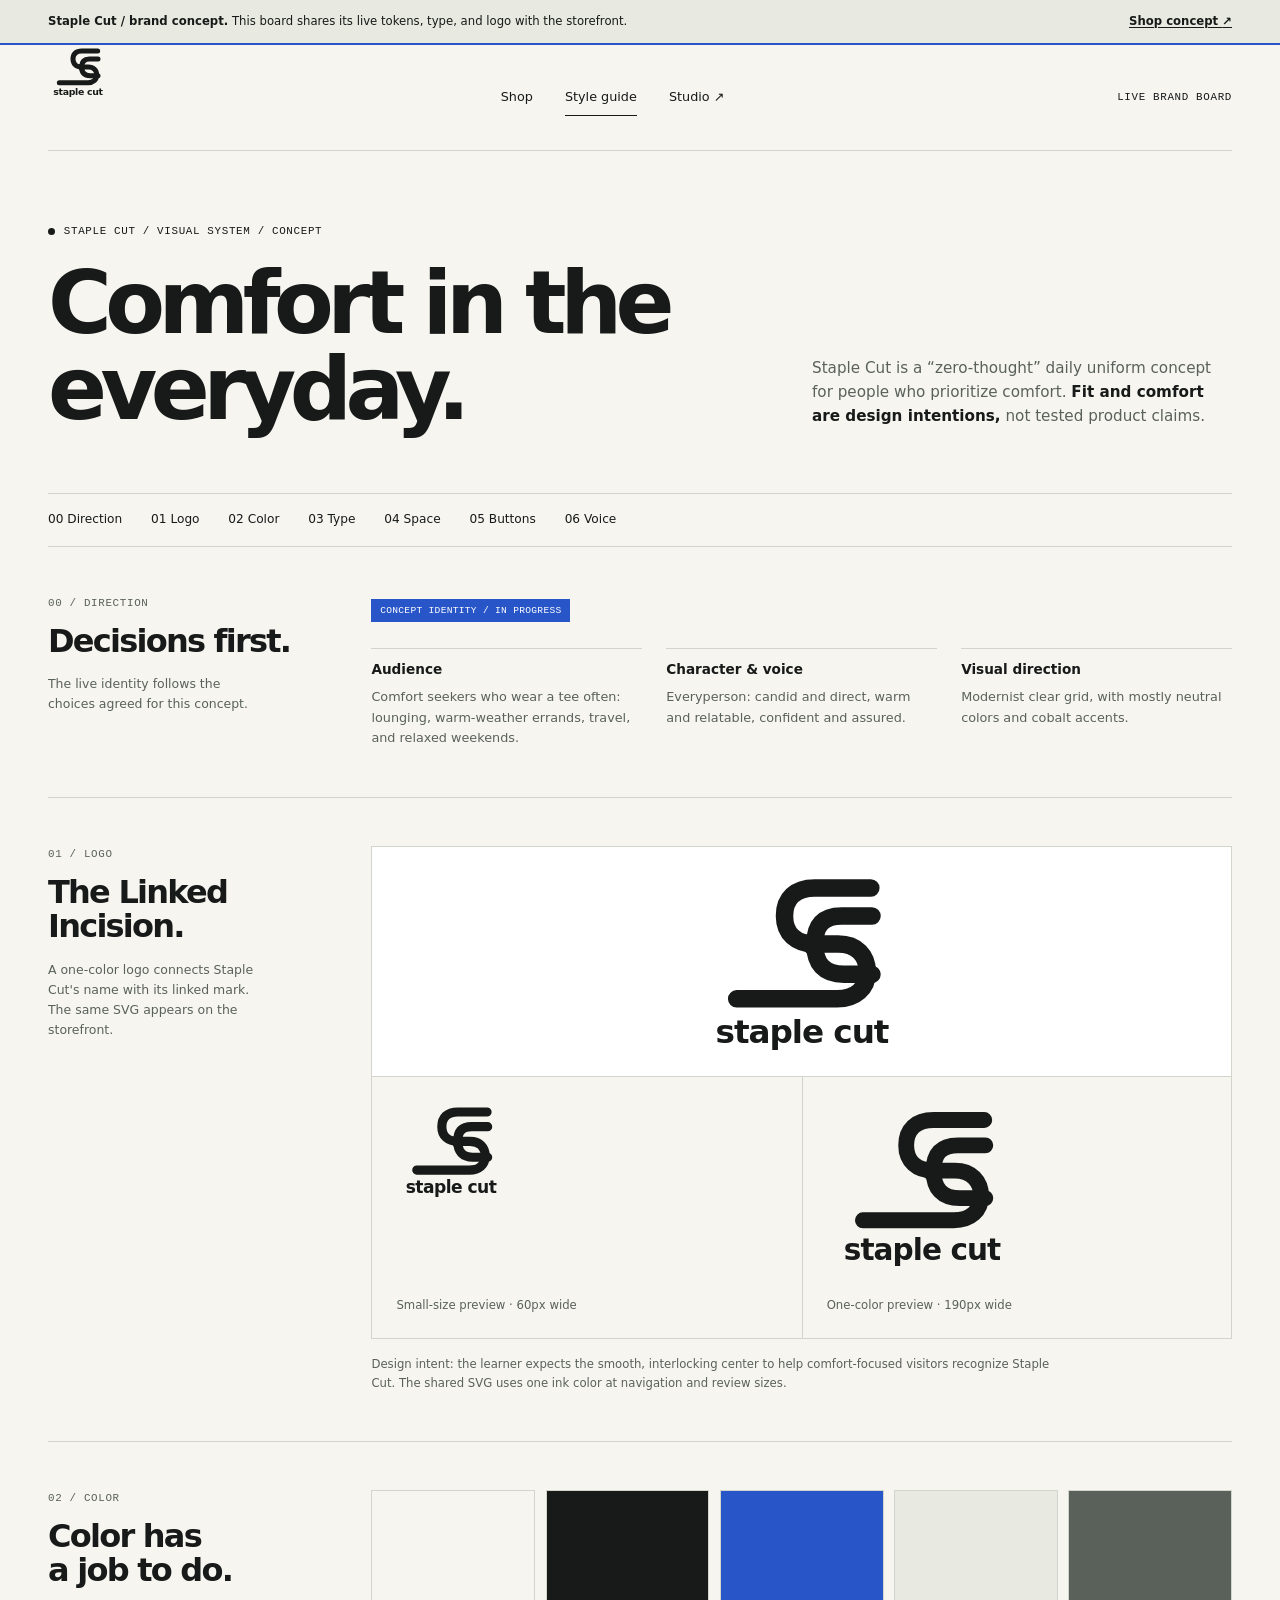
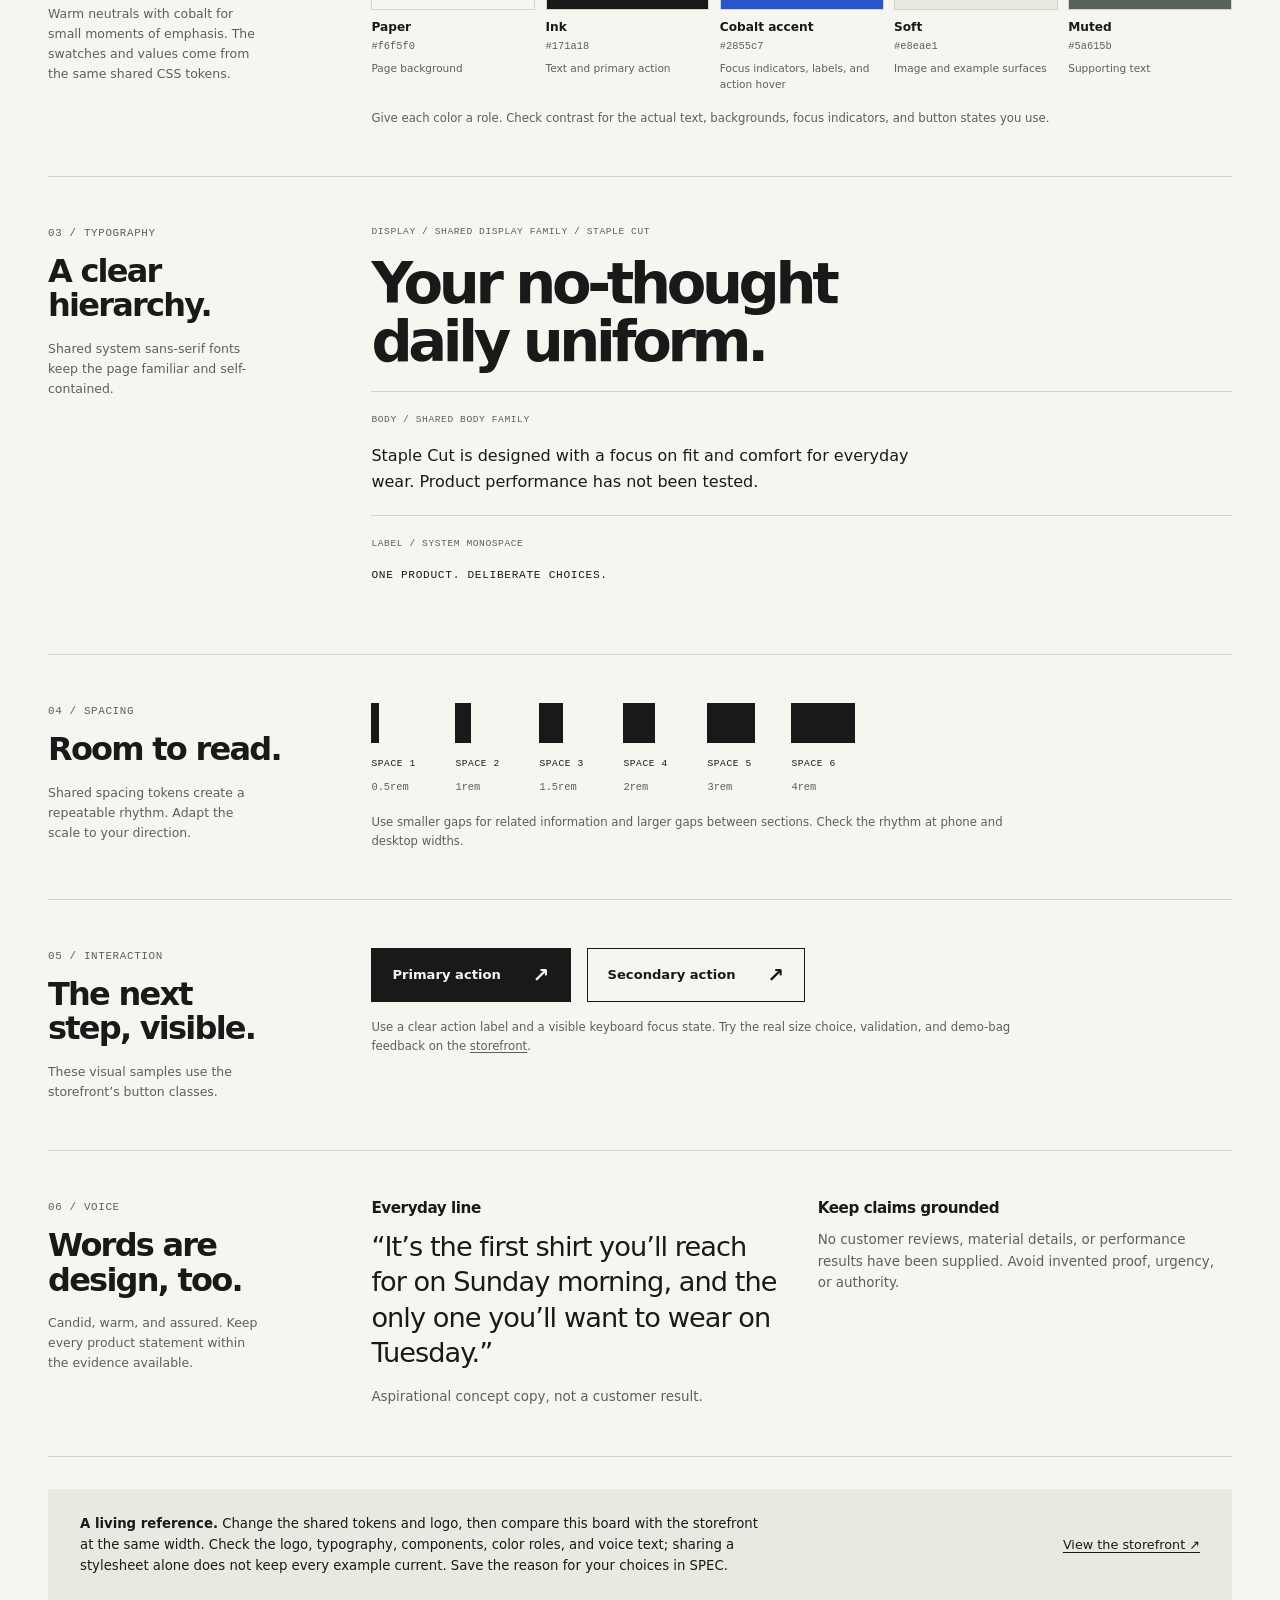
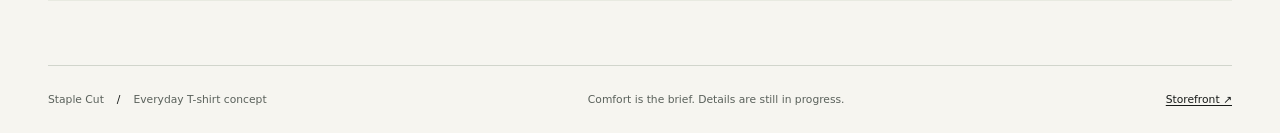
==== commit 05380e57: "feat: apply Staple Cut neutral cobalt identity" ====
--- a/public/styleguide.html
+++ b/public/styleguide.html
@@ -14,11 +14,11 @@
   </head>
   <body>
     <a class="skip-link" href="#main">Skip to content</a>
-    <aside class="starter-notice" aria-label="Starter information">
+    <aside class="starter-notice" aria-label="Concept information">
       <span
-        ><strong>Neutral examples.</strong> Replace this identity after your
-        decisions; this board shares the storefront’s CSS and logo.</span
-      ><a href="studio.html">Studio brief <span aria-hidden="true">↗</span></a>
+        ><strong>Staple Cut / brand concept.</strong> This board shares its live
+        tokens, type, and logo with the storefront.</span
+      ><a href="index.html">Shop concept <span aria-hidden="true">↗</span></a>
     </aside>
     <header class="site-header wrap">
       <a
@@ -45,14 +45,15 @@
     <main id="main">
       <section class="page-hero wrap" aria-labelledby="guide-title">
         <p class="eyebrow">
-          <span class="status-dot" aria-hidden="true"></span> Identity / version
-          00 / neutral starter
+          <span class="status-dot" aria-hidden="true"></span> Staple Cut /
+          visual system / concept
         </p>
-        <h1 id="guide-title">A brand, kept<br />in one place.</h1>
+        <h1 id="guide-title">Comfort in the<br />everyday.</h1>
         <p class="hero-summary">
-          A working board for the choices behind the storefront.
-          <strong>These are neutral examples, ready to replace.</strong> Decide
-          who the brand serves before making its identity your own.
+          Staple Cut is a “zero-thought” daily uniform concept for people who
+          prioritize comfort.
+          <strong>Fit and comfort are design intentions,</strong>
+          not tested product claims.
         </p>
       </section>
       <nav class="page-subnav wrap" aria-label="Style guide sections">
@@ -73,28 +74,30 @@
         <div class="section-heading">
           <span class="section-number">00 / Direction</span>
           <h2 id="direction-title">Decisions first.</h2>
-          <p>Record your agreed reasoning in SPEC.md, then reflect it here.</p>
-        </div>
-        <div class="guide-content">
-          <span class="draft-label">Not a completed brand strategy</span>
+          <p>The live identity follows the choices agreed for this concept.</p>
+        </div>
+        <div class="guide-content">
+          <span class="draft-label">Concept identity / in progress</span>
           <div class="decision-grid">
             <div>
               <h3>Audience</h3>
-              <p class="undecided">To decide</p>
               <p>
-                Use your personas to identify a need this page should answer.
+                Comfort seekers who wear a tee often: lounging, warm-weather
+                errands, travel, and relaxed weekends.
               </p>
             </div>
             <div>
-              <h3>Archetype</h3>
-              <p class="undecided">To decide</p>
-              <p>Choose one and explain the personality it gives the brand.</p>
+              <h3>Character &amp; voice</h3>
+              <p>
+                Everyperson: candid and direct, warm and relatable, confident
+                and assured.
+              </p>
             </div>
             <div>
               <h3>Visual direction</h3>
-              <p class="undecided">To decide</p>
               <p>
-                Compare approaches, then justify your choice for this audience.
+                Modernist clear grid, with mostly neutral colors and cobalt
+                accents.
               </p>
             </div>
           </div>
@@ -162,8 +165,8 @@
           <span class="section-number">02 / Color</span>
           <h2 id="palette-title">Color has<br />a job to do.</h2>
           <p>
-            Neutral starter roles. The swatches and values come from the same
-            shared CSS tokens.
+            Warm neutrals with cobalt for small moments of emphasis. The
+            swatches and values come from the same shared CSS tokens.
           </p>
         </div>
         <div class="guide-content">
@@ -191,9 +194,9 @@
                 class="color-swatch"
                 style="--swatch-color: var(--color-accent)"
               ></div>
-              <h3>Accent</h3>
+              <h3>Cobalt accent</h3>
               <code data-color-token="--color-accent">CSS token</code>
-              <p>Starter notice and emphasis</p>
+              <p>Focus indicators, labels, and action hover</p>
             </article>
             <article class="palette-card">
               <div
@@ -230,23 +233,22 @@
           <span class="section-number">03 / Typography</span>
           <h2 id="type-title">A clear<br />hierarchy.</h2>
           <p>
-            System fonts keep this starter self-contained. Replace
-            intentionally, with readable fallbacks.
+            Shared system sans-serif fonts keep the page familiar and
+            self-contained.
           </p>
         </div>
         <div class="guide-content">
           <div class="type-specimen">
             <span class="type-label"
-              >Display / shared display family / placeholder copy</span
+              >Display / shared display family / Staple Cut</span
             >
-            <p class="type-display">Your message<br />starts here.</p>
+            <p class="type-display">Your no-thought<br />daily uniform.</p>
           </div>
           <div class="type-specimen">
             <span class="type-label">Body / shared body family</span>
             <p class="type-body">
-              Use clear language to help someone understand the product and
-              choose their next step. Keep the words grounded in what you
-              actually know.
+              Staple Cut is designed with a focus on fit and comfort for
+              everyday wear. Product performance has not been tested.
             </p>
           </div>
           <div class="type-specimen">
@@ -362,23 +364,25 @@
           <span class="section-number">06 / Voice</span>
           <h2 id="voice-title">Words are<br />design, too.</h2>
           <p>
-            Replace this neutral example after choosing your audience and
-            archetype.
+            Candid, warm, and assured. Keep every product statement within the
+            evidence available.
           </p>
         </div>
         <div class="guide-content">
           <div class="voice-grid">
             <div>
-              <h3>Neutral interface example</h3>
-              <p class="voice-example">“Choose a size.”</p>
-              <p>Short, direct, and specific about the next action.</p>
+              <h3>Everyday line</h3>
+              <p class="voice-example">
+                “It’s the first shirt you’ll reach for on Sunday morning, and
+                the only one you’ll want to wear on Tuesday.”
+              </p>
+              <p>Aspirational concept copy, not a customer result.</p>
             </div>
             <div>
-              <h3>Your brand voice is still open</h3>
+              <h3>Keep claims grounded</h3>
               <p>
-                Decide how your brand should sound and show that with a short
-                sample. Use honest claims. Ethical persuasion helps people make
-                a choice without invented reviews, urgency, or authority.
+                No customer reviews, material details, or performance results
+                have been supplied. Avoid invented proof, urgency, or authority.
               </p>
             </div>
           </div>
@@ -400,13 +404,13 @@
     </main>
     <footer class="site-footer wrap">
       <p>
-        IS117 Brand Studio <span class="footer-separator"> / </span> Neutral
-        starter
+        Staple Cut <span class="footer-separator"> / </span> Everyday T-shirt
+        concept
       </p>
-      <p class="footer-tagline">Fictional product. Real design decisions.</p>
-      <a href="https://github.com/kaw393939/is117-brand-studio#readme"
-        >Project README <span aria-hidden="true">↗</span></a
-      >
+      <p class="footer-tagline">
+        Comfort is the brief. Details are still in progress.
+      </p>
+      <a href="index.html">Storefront <span aria-hidden="true">↗</span></a>
     </footer>
   </body>
 </html>
--- a/public/styles.css
+++ b/public/styles.css
@@ -5,7 +5,8 @@
   --color-ink: #171a18;
   --color-muted: #5a615b;
   --color-line: #d1d5cc;
-  --color-accent: #e3ef56;
+  --color-accent: #2855c7;
+  --color-accent-soft: #e8eefb;
   --color-soft: #e8eae1;
   --color-white: #fff;
   --color-danger: #992e28;
@@ -77,7 +78,7 @@
 }
 
 :focus-visible {
-  outline: 3px solid var(--color-ink);
+  outline: 3px solid var(--color-accent);
   outline-offset: 5px;
 }
 
@@ -86,7 +87,7 @@
 }
 
 ::selection {
-  background: var(--color-accent);
+  background: var(--color-accent-soft);
   color: var(--color-ink);
 }
 
@@ -185,7 +186,8 @@
   align-items: center;
   gap: 1.5rem;
   padding: 0.8rem 3rem;
-  background: var(--color-accent);
+  background: var(--color-soft);
+  border-bottom: 2px solid var(--color-accent);
   font-size: 0.73rem;
   line-height: 1.5;
 }
@@ -459,7 +461,7 @@
 
 .button-primary:hover {
   background: var(--color-accent);
-  color: var(--color-ink);
+  color: var(--color-white);
 }
 
 .button-secondary {
@@ -569,7 +571,8 @@
   display: grid;
   grid-template-columns: 1fr 1fr;
   gap: 1.5rem 3rem;
-  background: var(--color-accent);
+  background: var(--color-soft);
+  border-left: 4px solid var(--color-accent);
   padding: 2.7rem 3rem 3rem;
   margin-block: 1rem 4rem;
 }
@@ -691,7 +694,7 @@
   display: inline-block;
   padding: 0.3rem 0.55rem;
   background: var(--color-accent);
-  color: var(--color-ink);
+  color: var(--color-white);
   font-family: var(--font-mono);
   font-size: 0.6rem;
   line-height: 1.4;
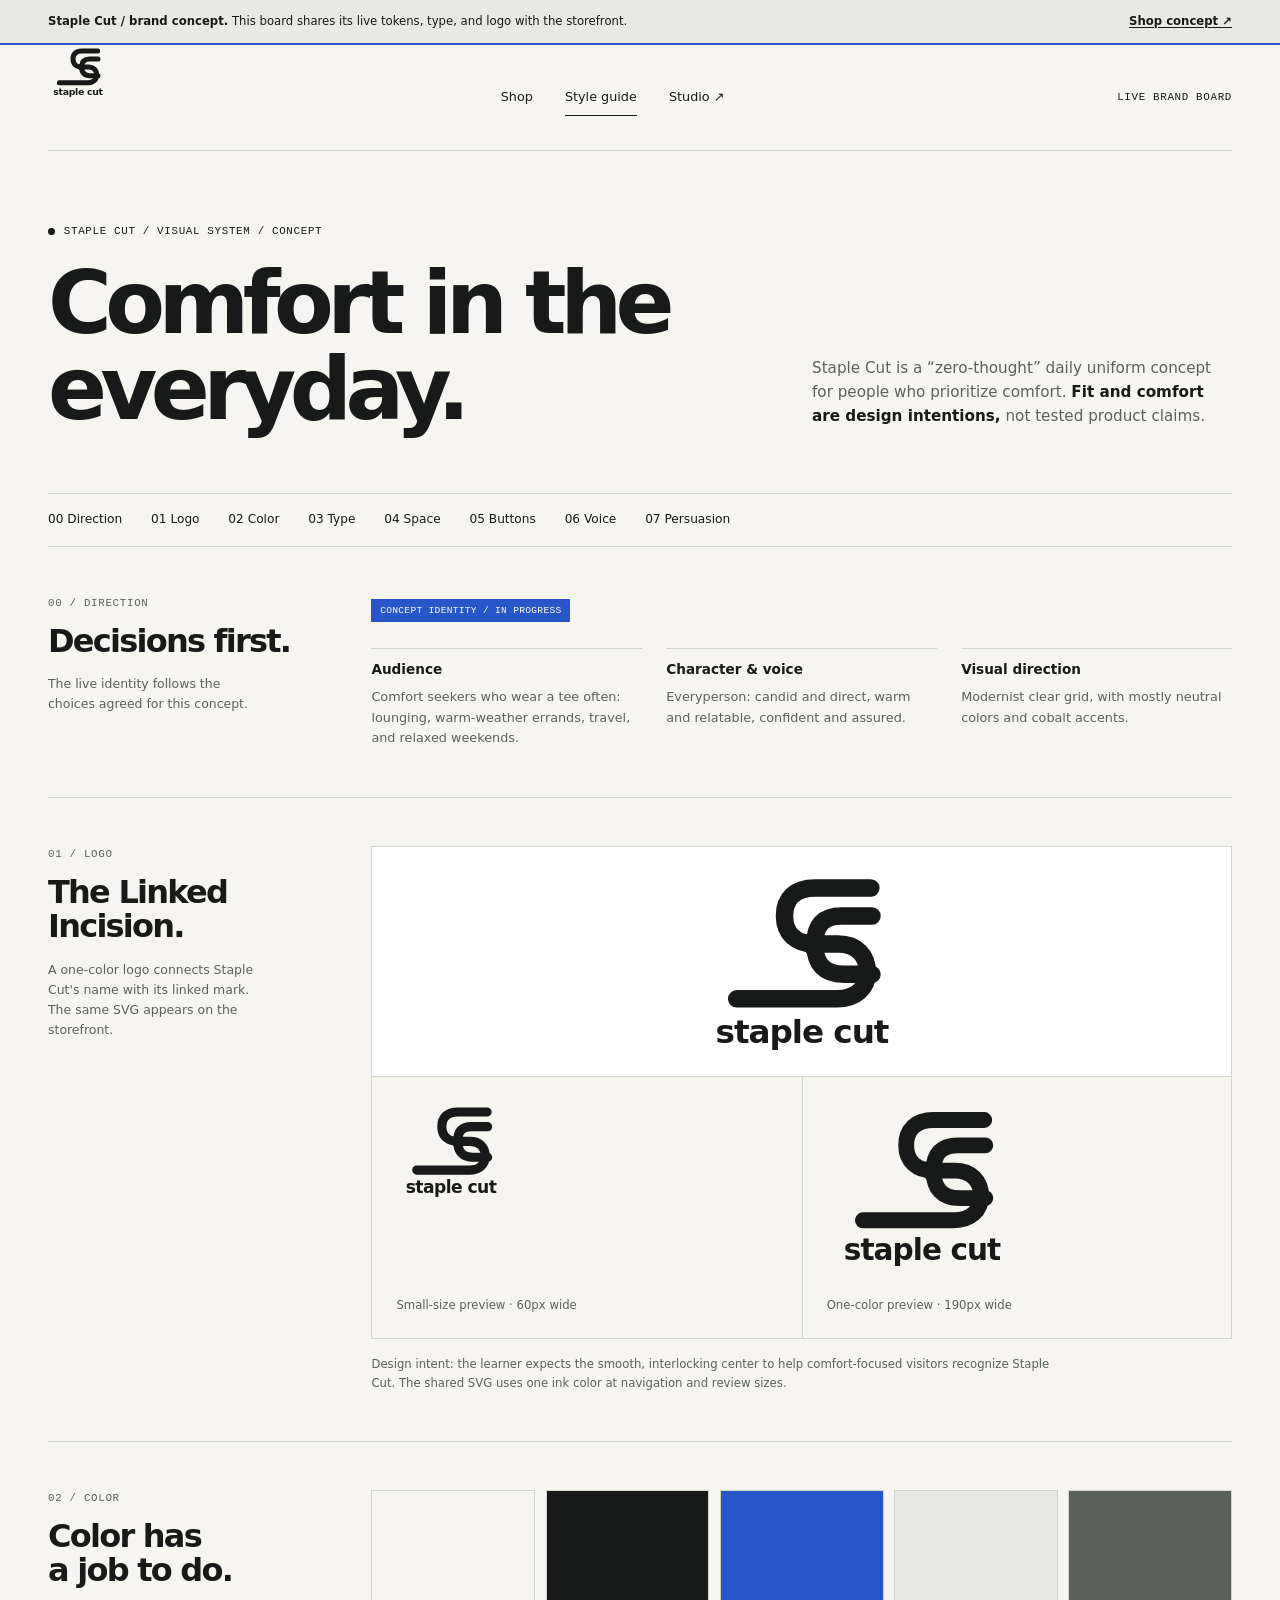
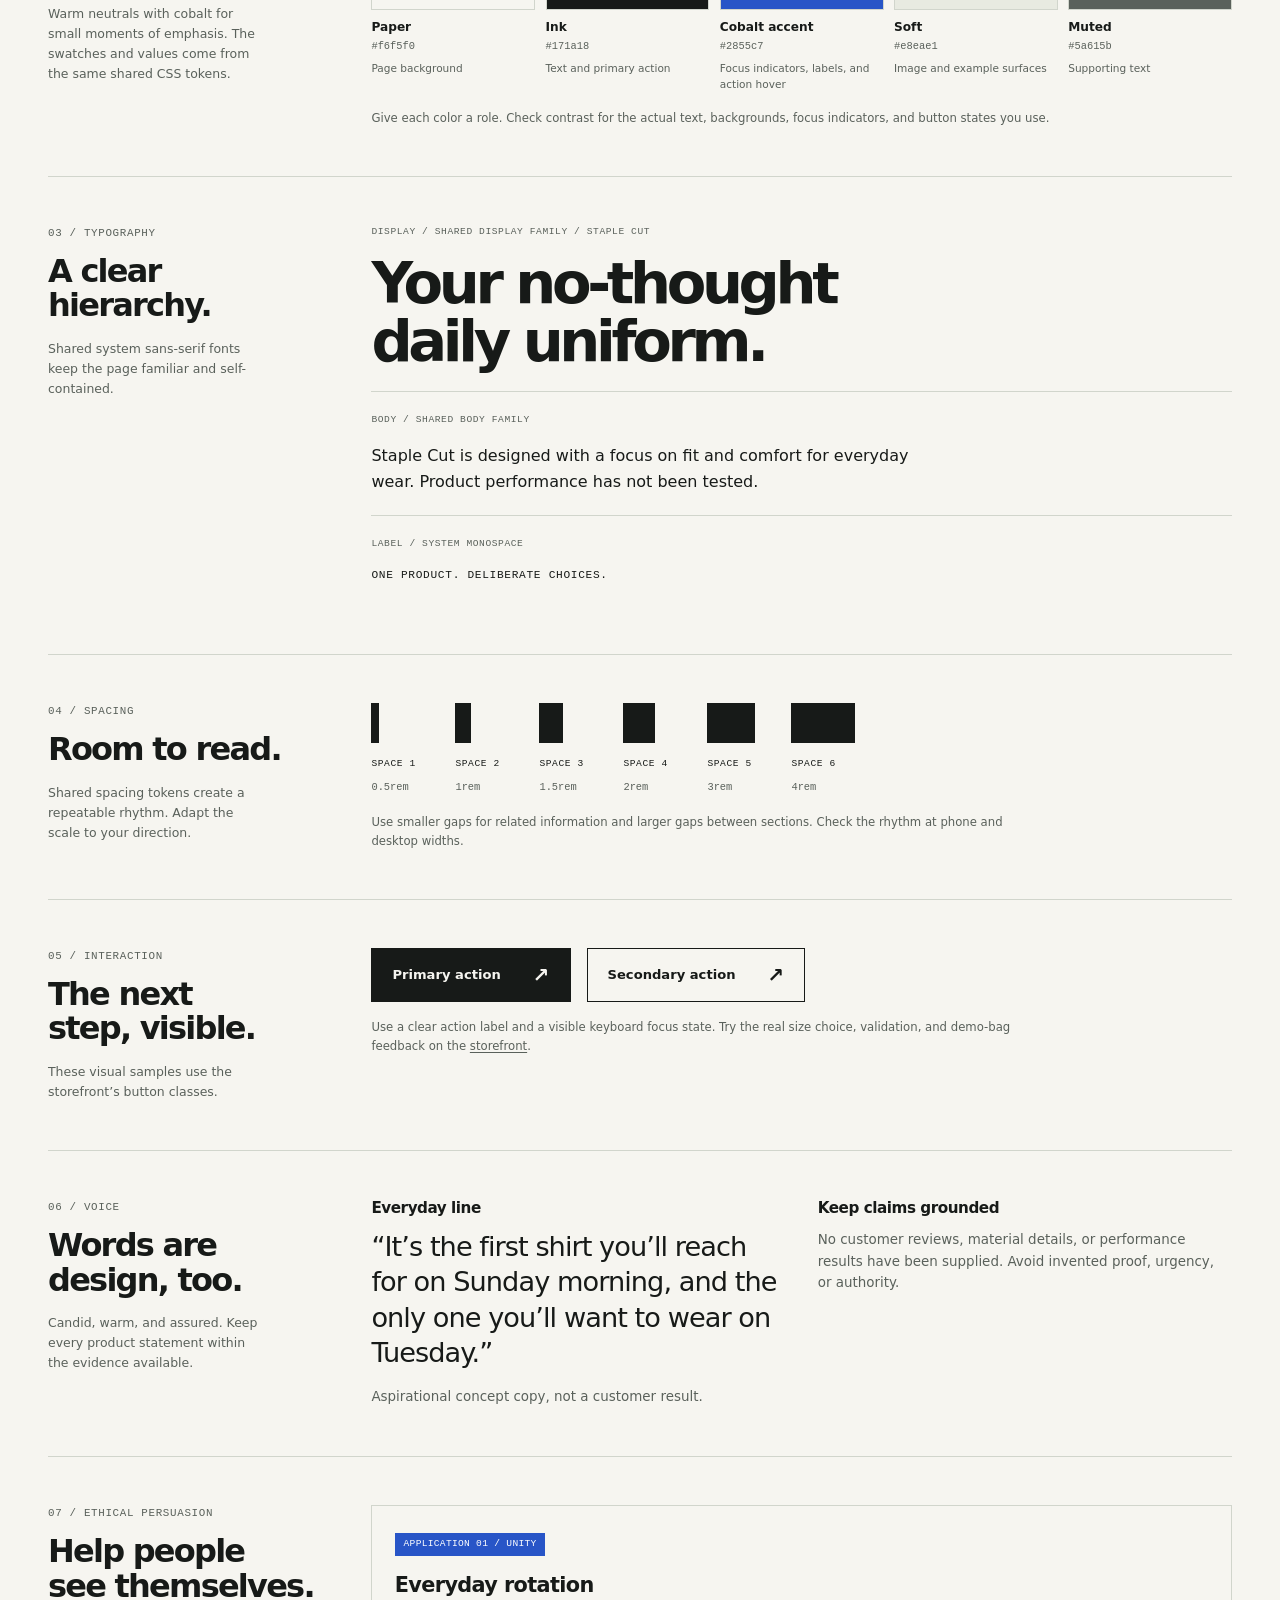
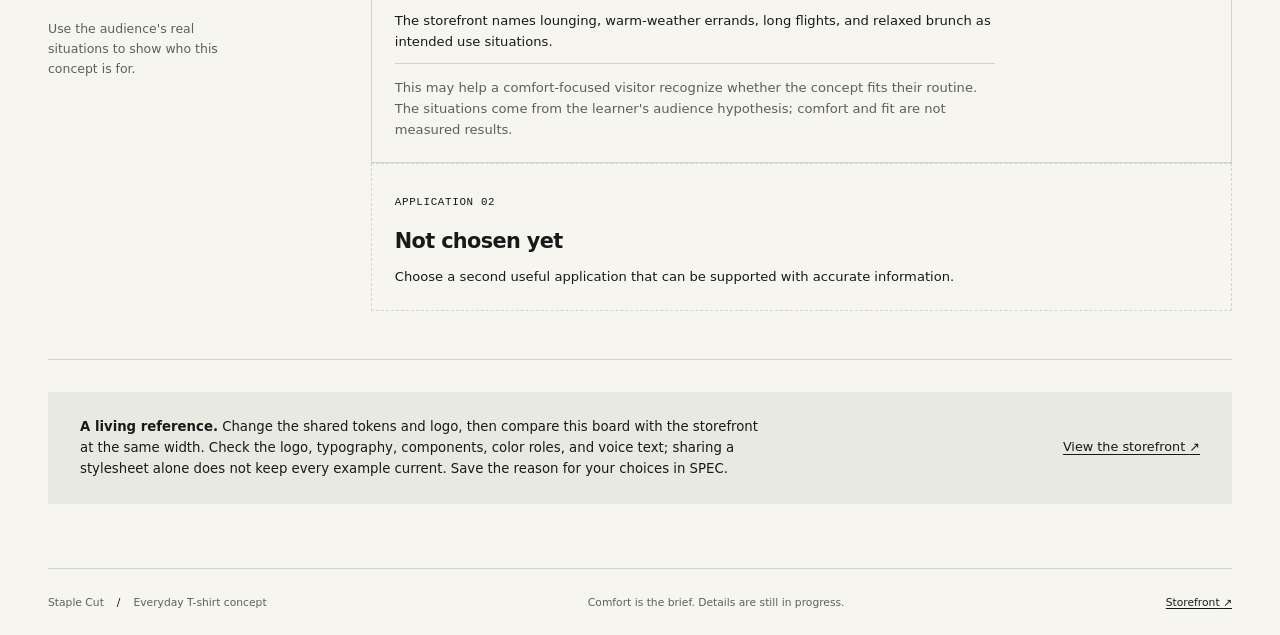
==== commit 23cee302: "feat: add everyday Unity persuasion section" ====
--- a/public/styleguide.html
+++ b/public/styleguide.html
@@ -64,6 +64,7 @@
         ><a class="section-link" href="#spacing">04 Space</a
         ><a class="section-link" href="#buttons">05 Buttons</a
         ><a class="section-link" href="#voice">06 Voice</a>
+        <a class="section-link" href="#persuasion">07 Persuasion</a>
       </nav>
 
       <section
@@ -386,6 +387,43 @@
               </p>
             </div>
           </div>
+        </div>
+      </section>
+
+      <section
+        id="persuasion"
+        class="guide-section wrap"
+        aria-labelledby="persuasion-title"
+      >
+        <div class="section-heading">
+          <span class="section-number">07 / Ethical persuasion</span>
+          <h2 id="persuasion-title">Help people<br />see themselves.</h2>
+          <p>
+            Use the audience's real situations to show who this concept is for.
+          </p>
+        </div>
+        <div class="guide-content">
+          <article class="application-card">
+            <span class="draft-label">Application 01 / Unity</span>
+            <h3>Everyday rotation</h3>
+            <p>
+              The storefront names lounging, warm-weather errands, long flights,
+              and relaxed brunch as intended use situations.
+            </p>
+            <p class="guide-note">
+              This may help a comfort-focused visitor recognize whether the
+              concept fits their routine. The situations come from the learner's
+              audience hypothesis; comfort and fit are not measured results.
+            </p>
+          </article>
+          <article class="application-card application-pending">
+            <span class="micro-label">Application 02</span>
+            <h3>Not chosen yet</h3>
+            <p>
+              Choose a second useful application that can be supported with
+              accurate information.
+            </p>
+          </article>
         </div>
       </section>
 
--- a/public/styles.css
+++ b/public/styles.css
@@ -265,6 +265,49 @@
   align-items: start;
 }
 
+.routine-section {
+  padding-block: 1rem 4.5rem;
+}
+
+.routine-heading {
+  max-width: 650px;
+  padding-block: 2.5rem;
+  border-top: 1px solid var(--color-line);
+}
+
+.routine-heading h2 {
+  margin-top: 1rem;
+}
+
+.routine-heading > p {
+  max-width: 560px;
+  margin-top: 0.8rem;
+  font-size: 0.84rem;
+}
+
+.routine-grid {
+  display: grid;
+  grid-template-columns: repeat(4, 1fr);
+  gap: 1rem;
+}
+
+.routine-card {
+  min-height: 150px;
+  padding: 1.2rem;
+  border-top: 2px solid var(--color-accent);
+  background: var(--color-soft);
+}
+
+.routine-card .micro-label {
+  color: var(--color-muted);
+}
+
+.routine-card h3 {
+  max-width: 220px;
+  margin-top: 1.5rem;
+  font-size: 1rem;
+}
+
 .product-visual {
   position: relative;
   background: var(--color-soft);
@@ -904,6 +947,32 @@
   gap: 2rem;
 }
 
+.application-card {
+  padding: 1.4rem;
+  border: 1px solid var(--color-line);
+  background: var(--color-paper);
+}
+
+.application-card h3 {
+  margin-top: 1rem;
+}
+
+.application-card p {
+  max-width: 600px;
+  margin-top: 0.7rem;
+  font-size: 0.82rem;
+}
+
+.application-card .guide-note {
+  padding-top: 0.8rem;
+  border-top: 1px solid var(--color-line);
+}
+
+.application-pending {
+  border-style: dashed;
+  background: transparent;
+}
+
 .voice-grid h3 {
   font-size: 0.95rem;
   font-weight: 600;
@@ -1111,6 +1180,10 @@
     margin-block: 1rem 3rem;
   }
 
+  .routine-grid {
+    grid-template-columns: repeat(2, 1fr);
+  }
+
   .starter-next > div {
     max-width: none;
   }
@@ -1170,6 +1243,18 @@
 
   .decision-grid {
     gap: 1rem;
+  }
+
+  .routine-section .routine-grid {
+    grid-template-columns: 1fr;
+  }
+
+  .routine-card {
+    min-height: 115px;
+  }
+
+  .routine-card h3 {
+    margin-top: 0.9rem;
   }
 
   .decision-grid .undecided {
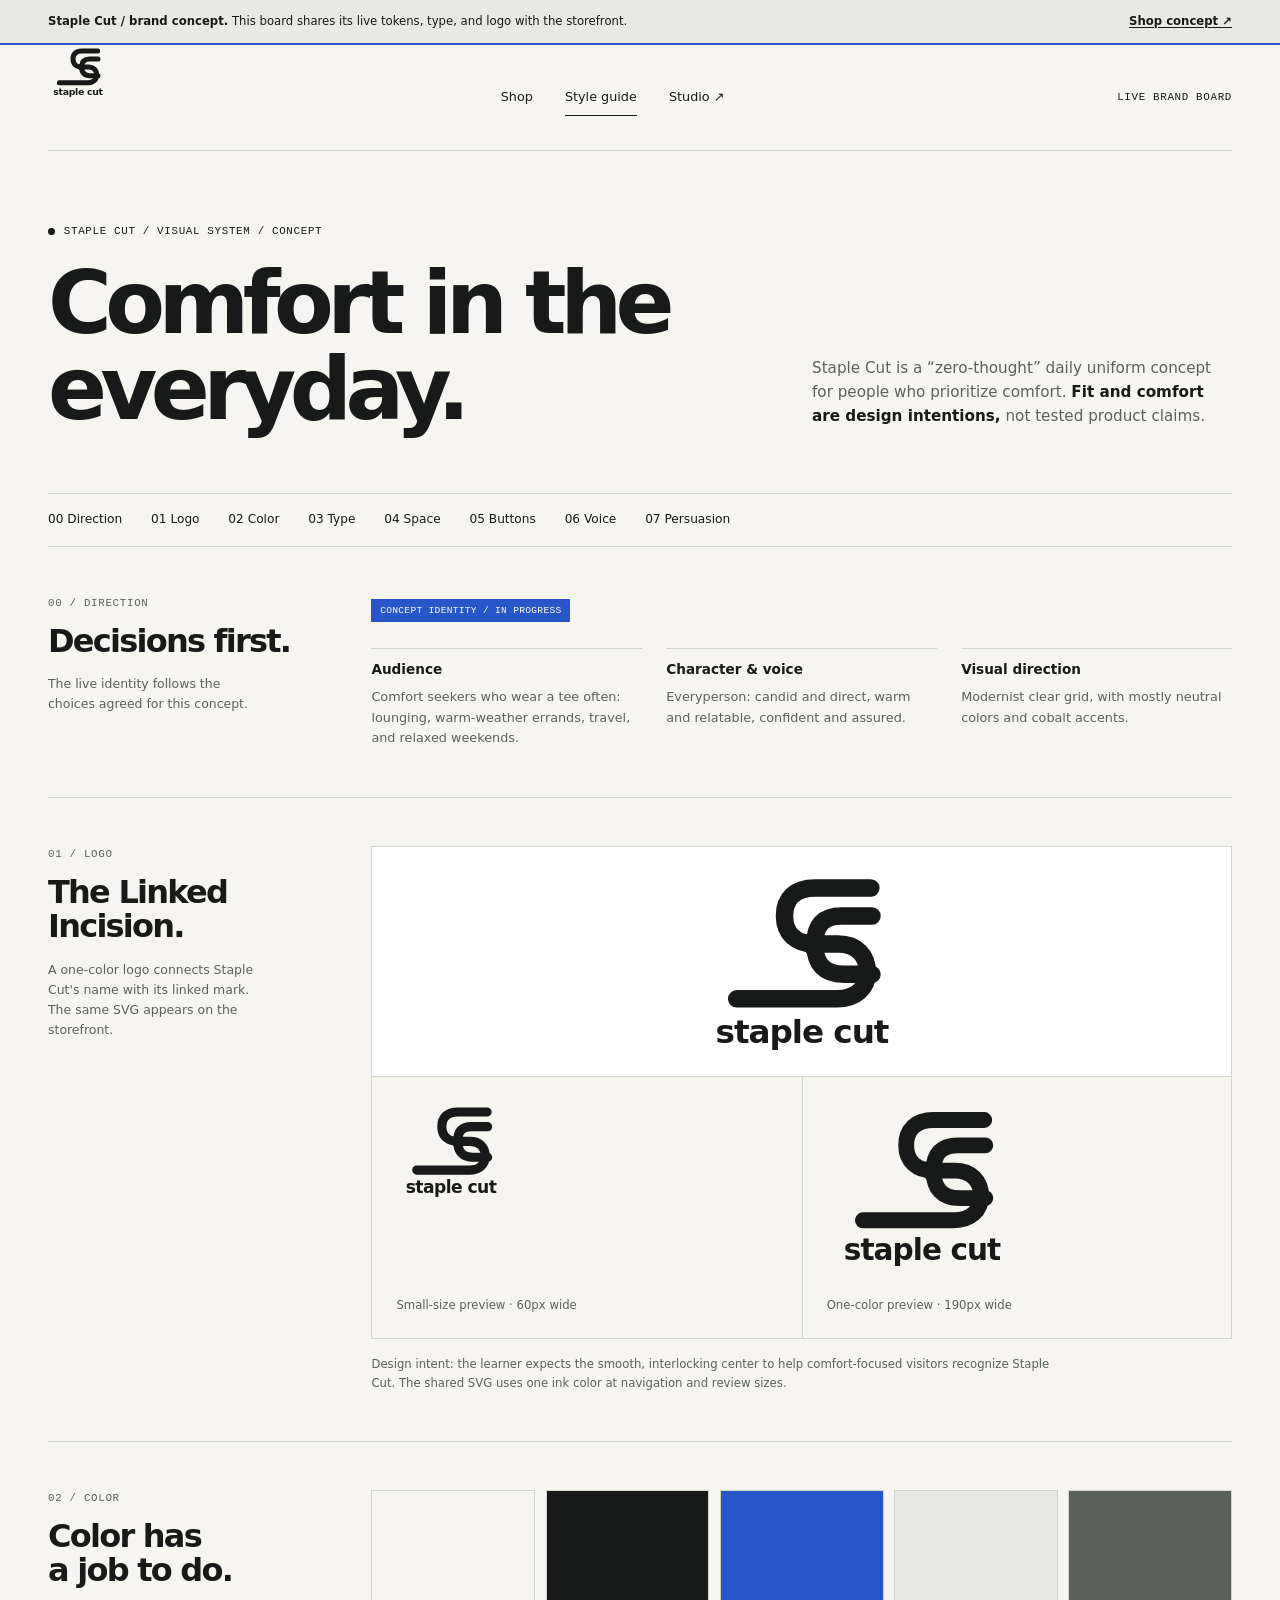
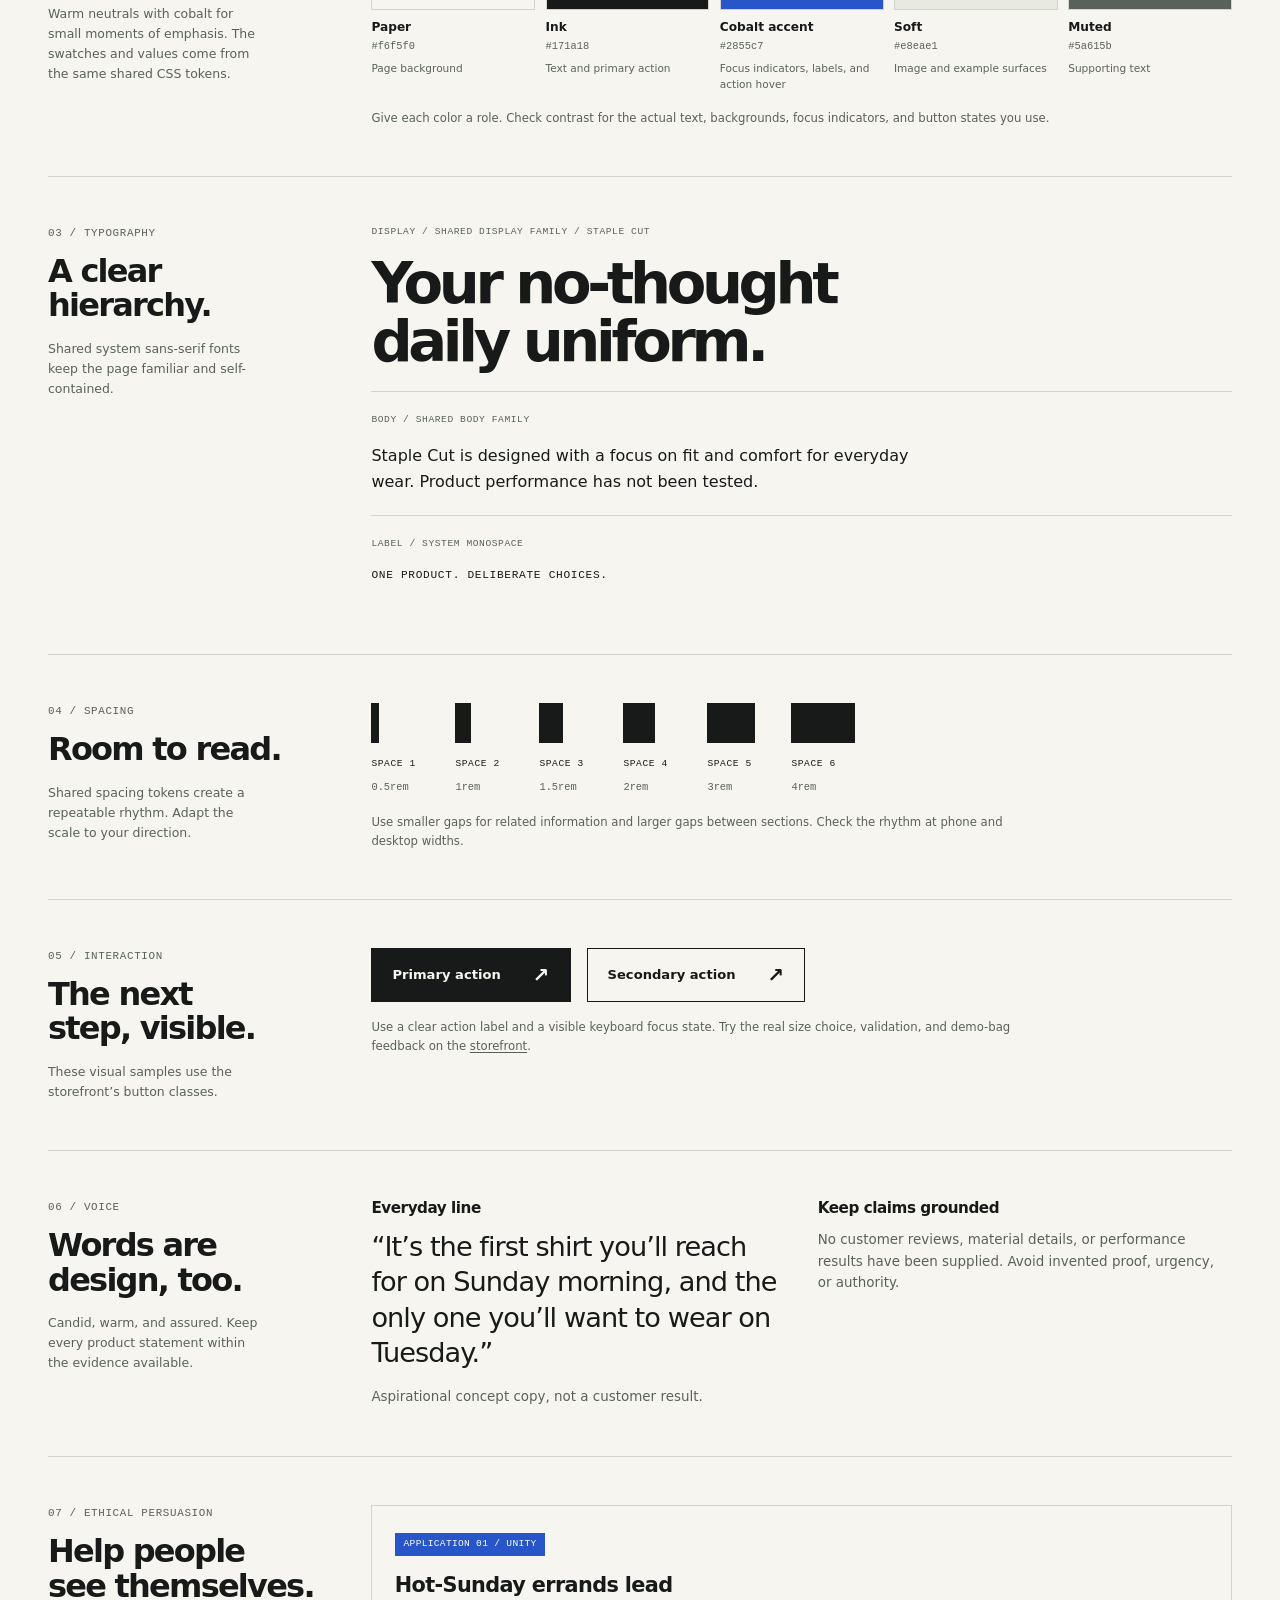
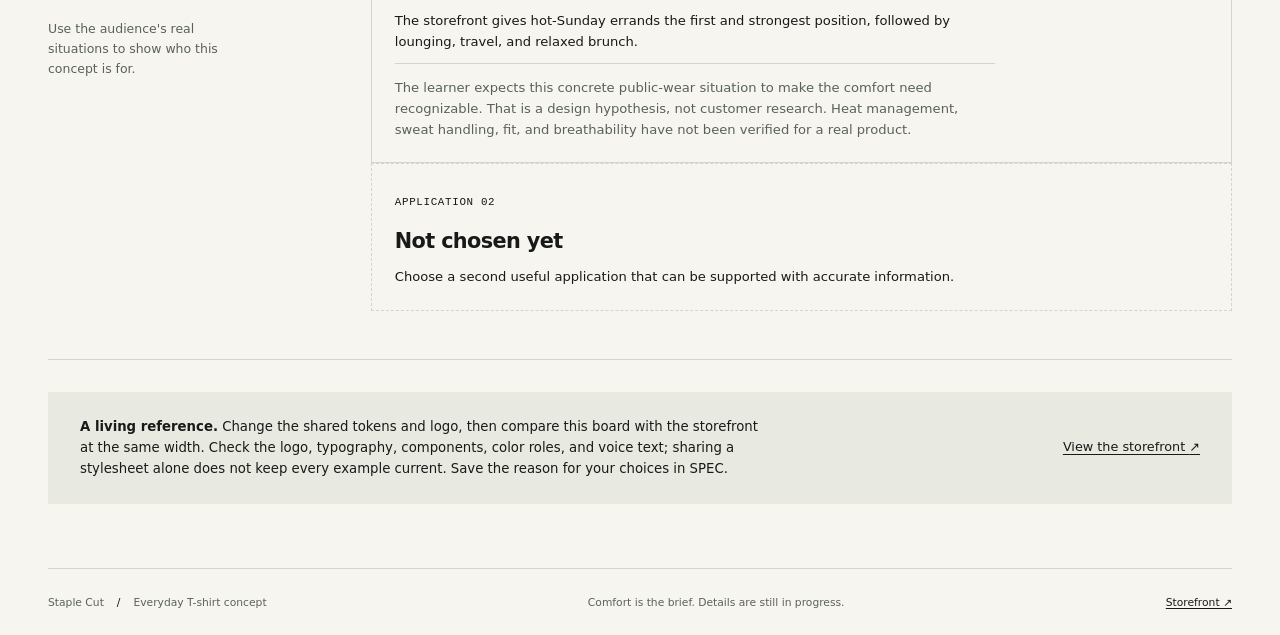
==== commit 11dd2da0: "feat: feature hot Sunday errands in Unity section" ====
--- a/public/styleguide.html
+++ b/public/styleguide.html
@@ -405,15 +405,16 @@
         <div class="guide-content">
           <article class="application-card">
             <span class="draft-label">Application 01 / Unity</span>
-            <h3>Everyday rotation</h3>
+            <h3>Hot-Sunday errands lead</h3>
             <p>
-              The storefront names lounging, warm-weather errands, long flights,
-              and relaxed brunch as intended use situations.
+              The storefront gives hot-Sunday errands the first and strongest
+              position, followed by lounging, travel, and relaxed brunch.
             </p>
             <p class="guide-note">
-              This may help a comfort-focused visitor recognize whether the
-              concept fits their routine. The situations come from the learner's
-              audience hypothesis; comfort and fit are not measured results.
+              The learner expects this concrete public-wear situation to make
+              the comfort need recognizable. That is a design hypothesis, not
+              customer research. Heat management, sweat handling, fit, and
+              breathability have not been verified for a real product.
             </p>
           </article>
           <article class="application-card application-pending">
--- a/public/styles.css
+++ b/public/styles.css
@@ -302,6 +302,11 @@
   color: var(--color-muted);
 }
 
+.routine-card-featured {
+  background: var(--color-accent-soft);
+  border-top-width: 4px;
+}
+
 .routine-card h3 {
   max-width: 220px;
   margin-top: 1.5rem;
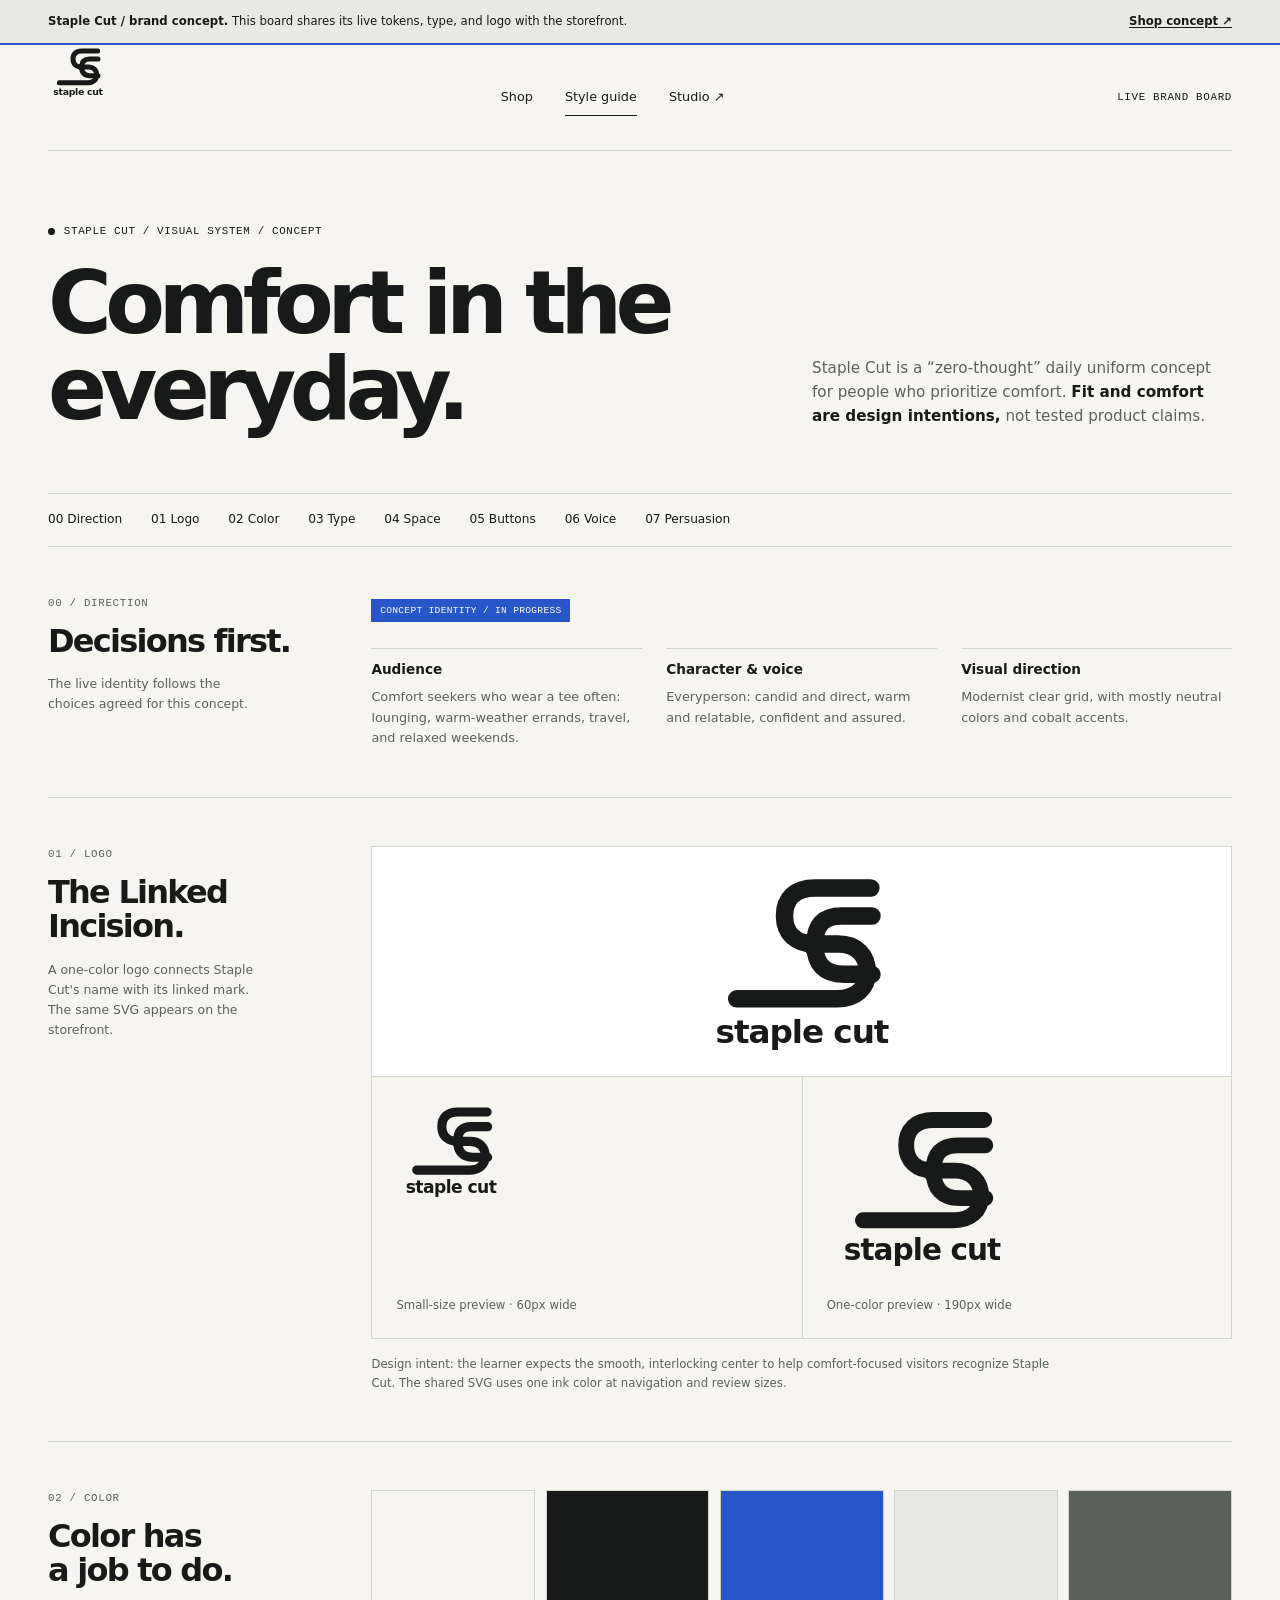
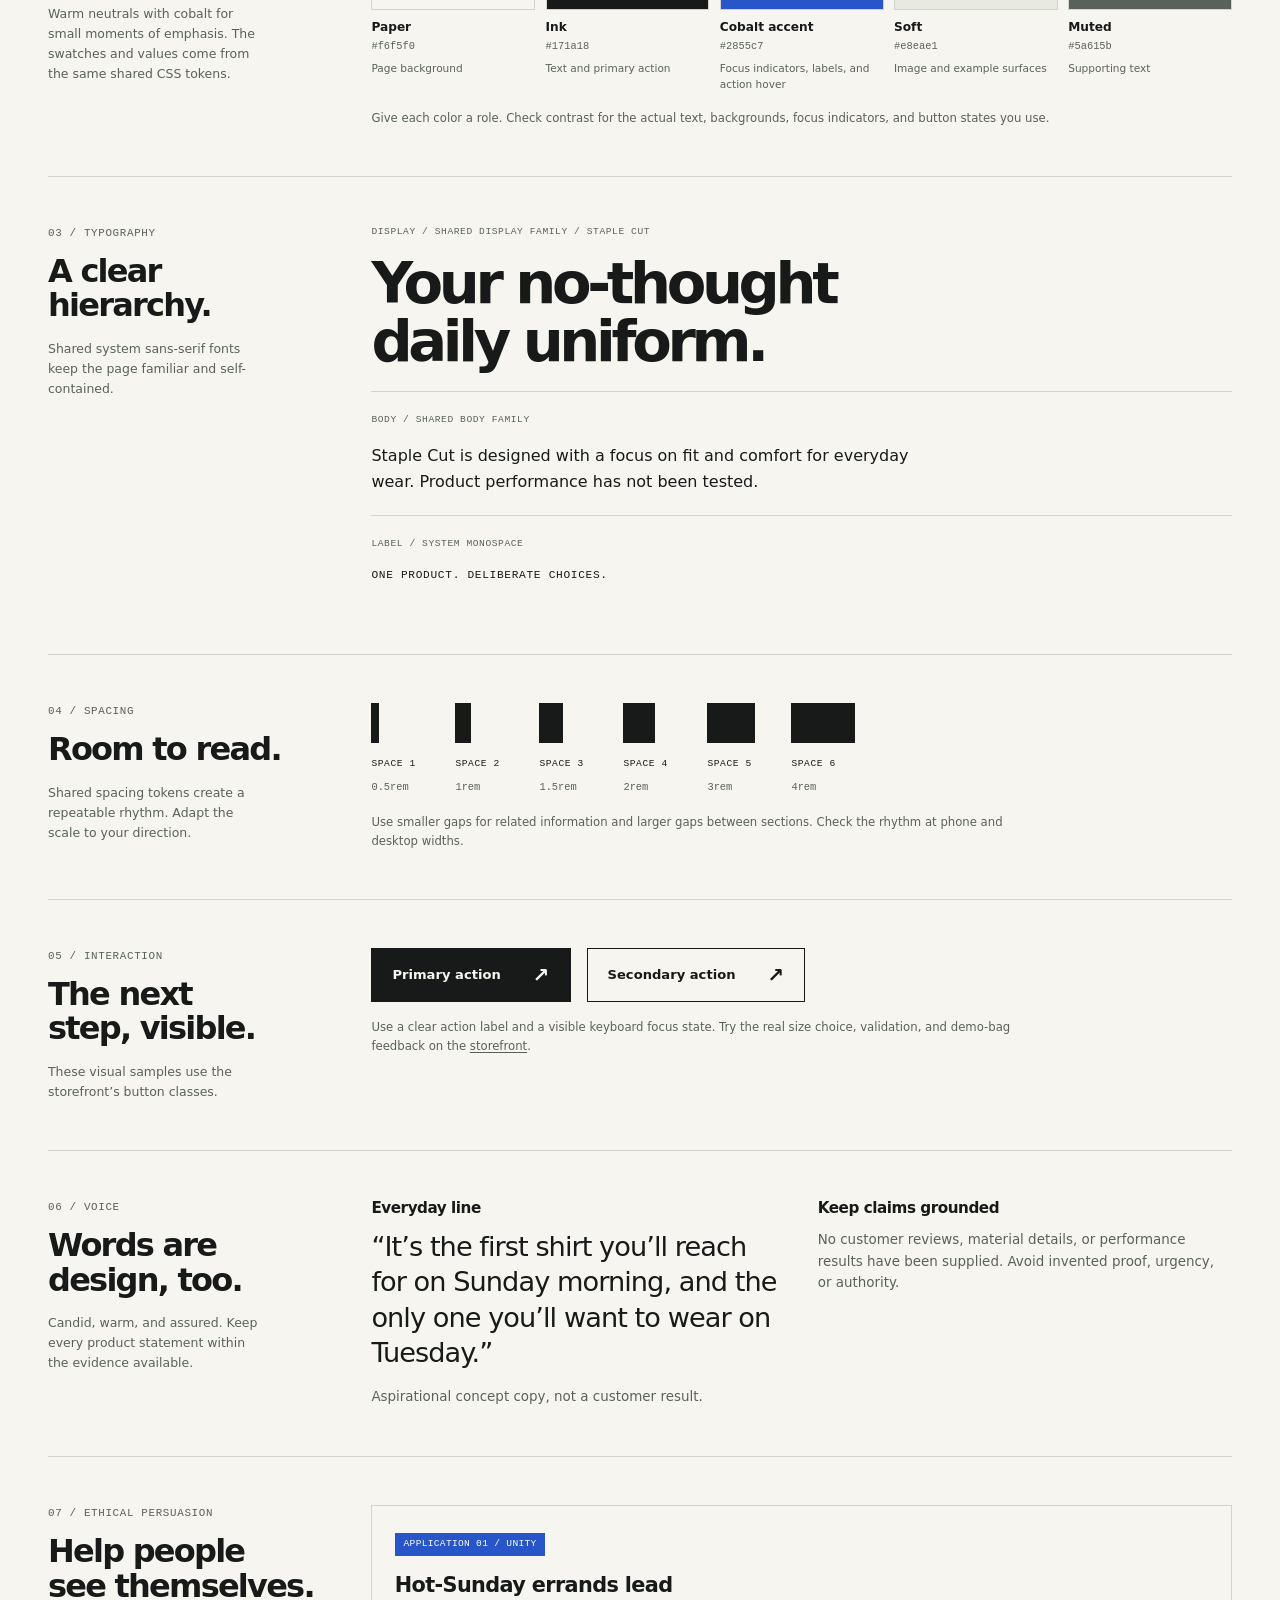
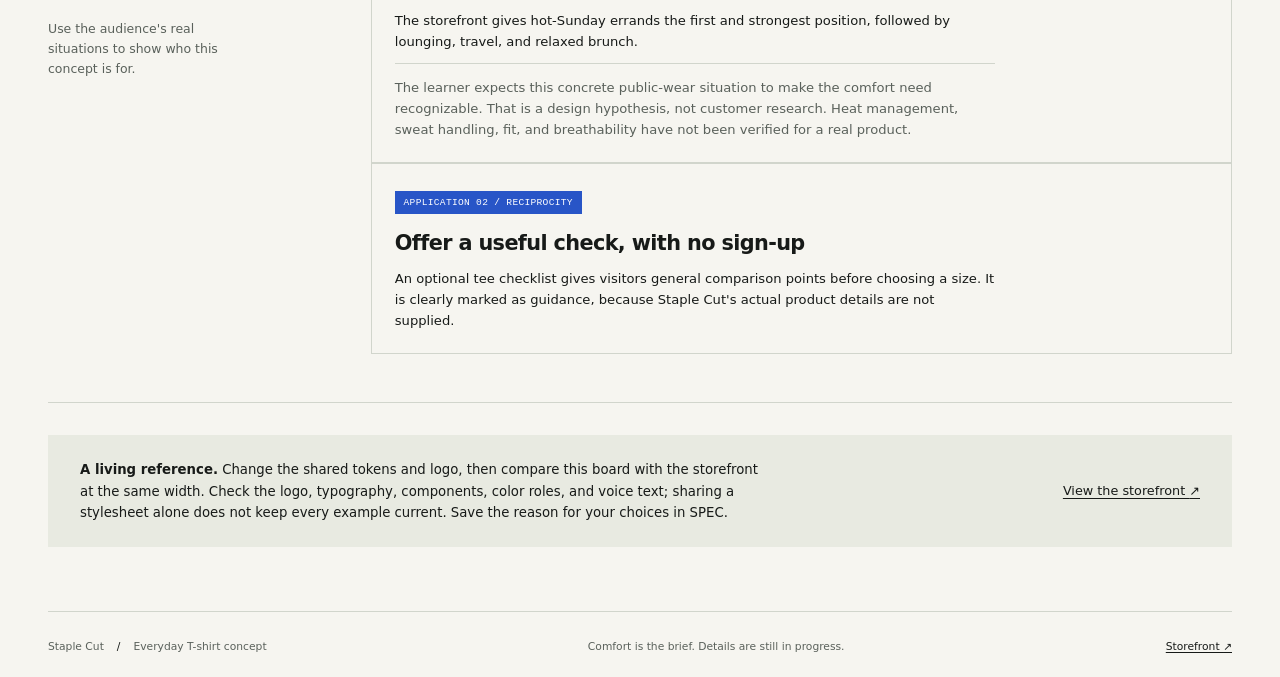
==== commit 1dd91e8c: "feat: add reciprocal tee comparison checklist" ====
--- a/public/styleguide.html
+++ b/public/styleguide.html
@@ -417,12 +417,13 @@
               breathability have not been verified for a real product.
             </p>
           </article>
-          <article class="application-card application-pending">
-            <span class="micro-label">Application 02</span>
-            <h3>Not chosen yet</h3>
+          <article class="application-card">
+            <span class="draft-label">Application 02 / Reciprocity</span>
+            <h3>Offer a useful check, with no sign-up</h3>
             <p>
-              Choose a second useful application that can be supported with
-              accurate information.
+              An optional tee checklist gives visitors general comparison points
+              before choosing a size. It is clearly marked as guidance, because
+              Staple Cut's actual product details are not supplied.
             </p>
           </article>
         </div>
--- a/public/styles.css
+++ b/public/styles.css
@@ -373,6 +373,45 @@
   max-width: 430px;
 }
 
+.tee-checklist {
+  margin-top: 1.1rem;
+  border-block: 1px solid var(--color-line);
+}
+
+.tee-checklist summary {
+  padding-block: 0.8rem;
+  color: var(--color-accent);
+  cursor: pointer;
+  font-size: 0.8rem;
+  font-weight: 650;
+  text-underline-offset: 0.2em;
+}
+
+.tee-checklist summary:focus-visible {
+  outline: 3px solid var(--color-accent);
+  outline-offset: 3px;
+}
+
+.checklist-content {
+  max-width: 440px;
+  padding: 0 0 1rem;
+  font-size: 0.78rem;
+}
+
+.checklist-content ul {
+  display: grid;
+  gap: 0.35rem;
+  margin: 0.7rem 0;
+  padding-left: 1.2rem;
+}
+
+.checklist-note {
+  padding: 0.75rem;
+  border-left: 3px solid var(--color-accent);
+  background: var(--color-accent-soft);
+  font-size: 0.72rem;
+}
+
 .price-row {
   display: flex;
   align-items: center;
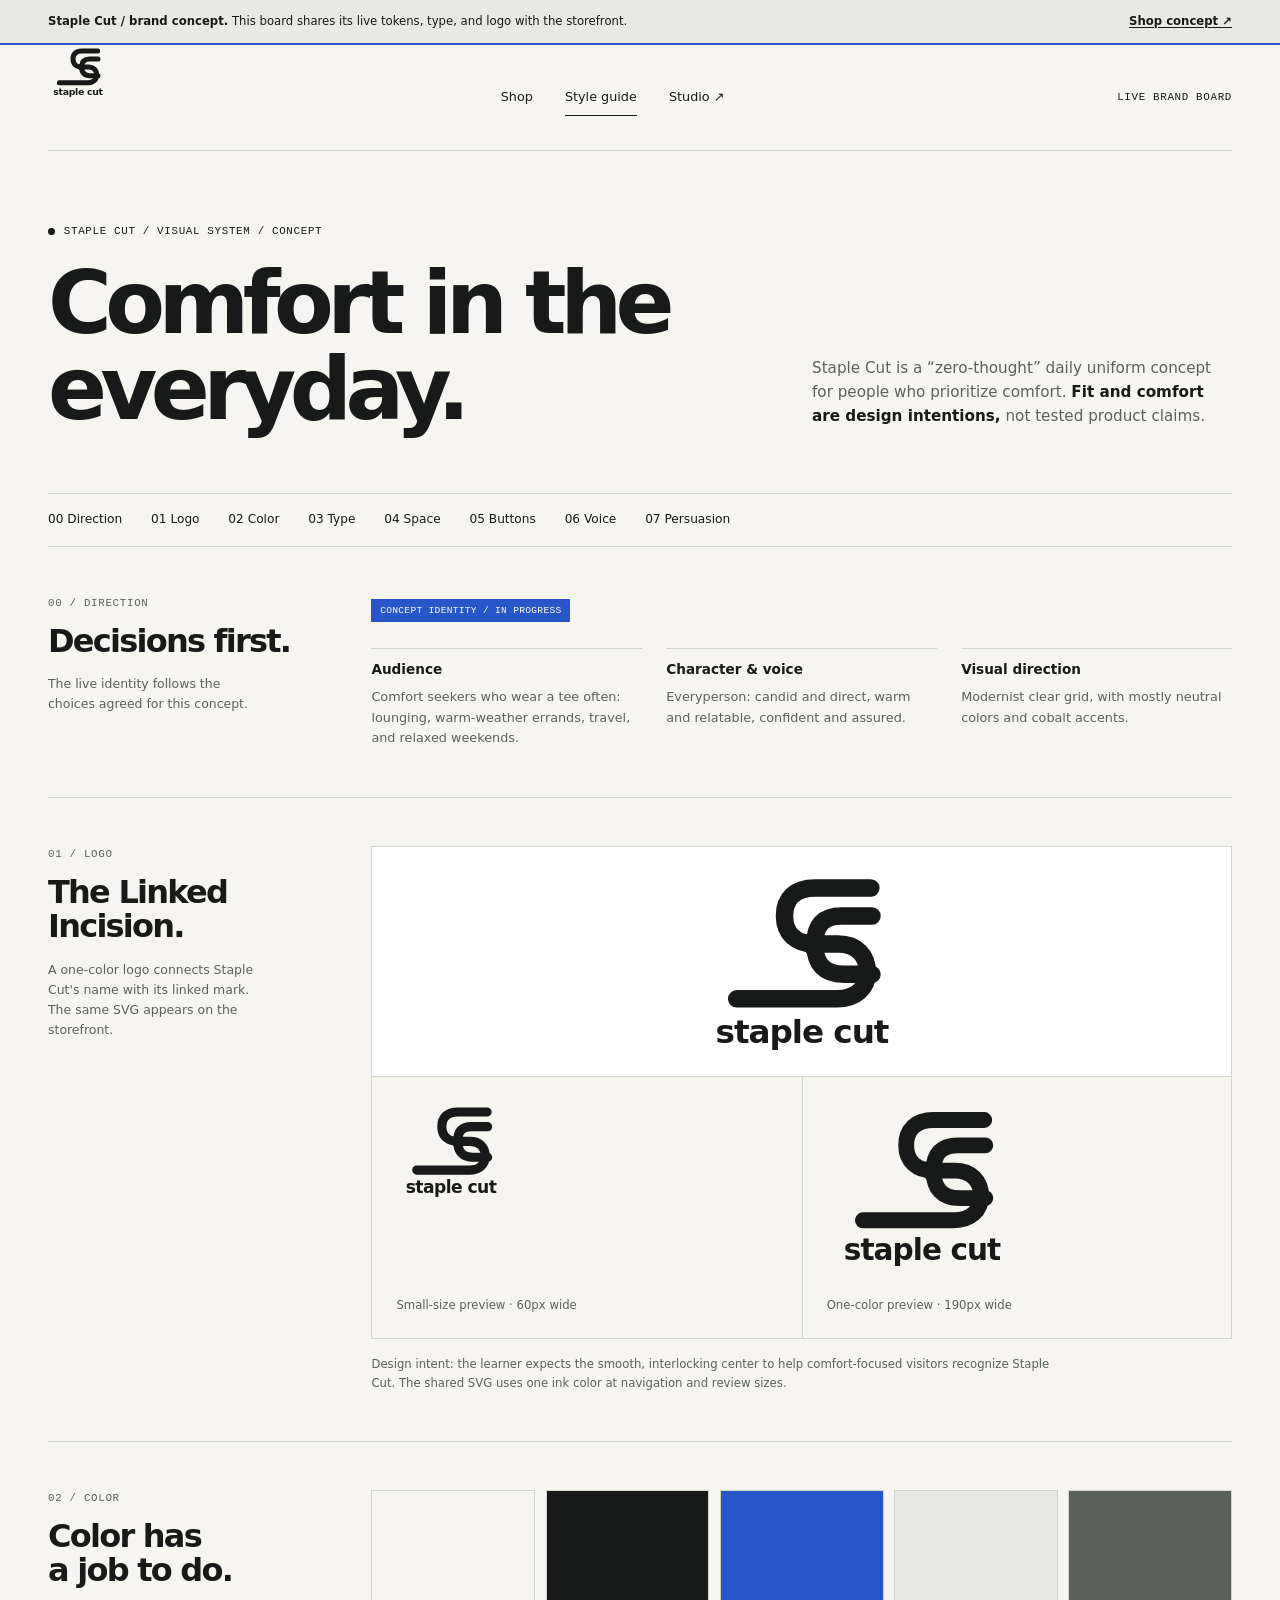
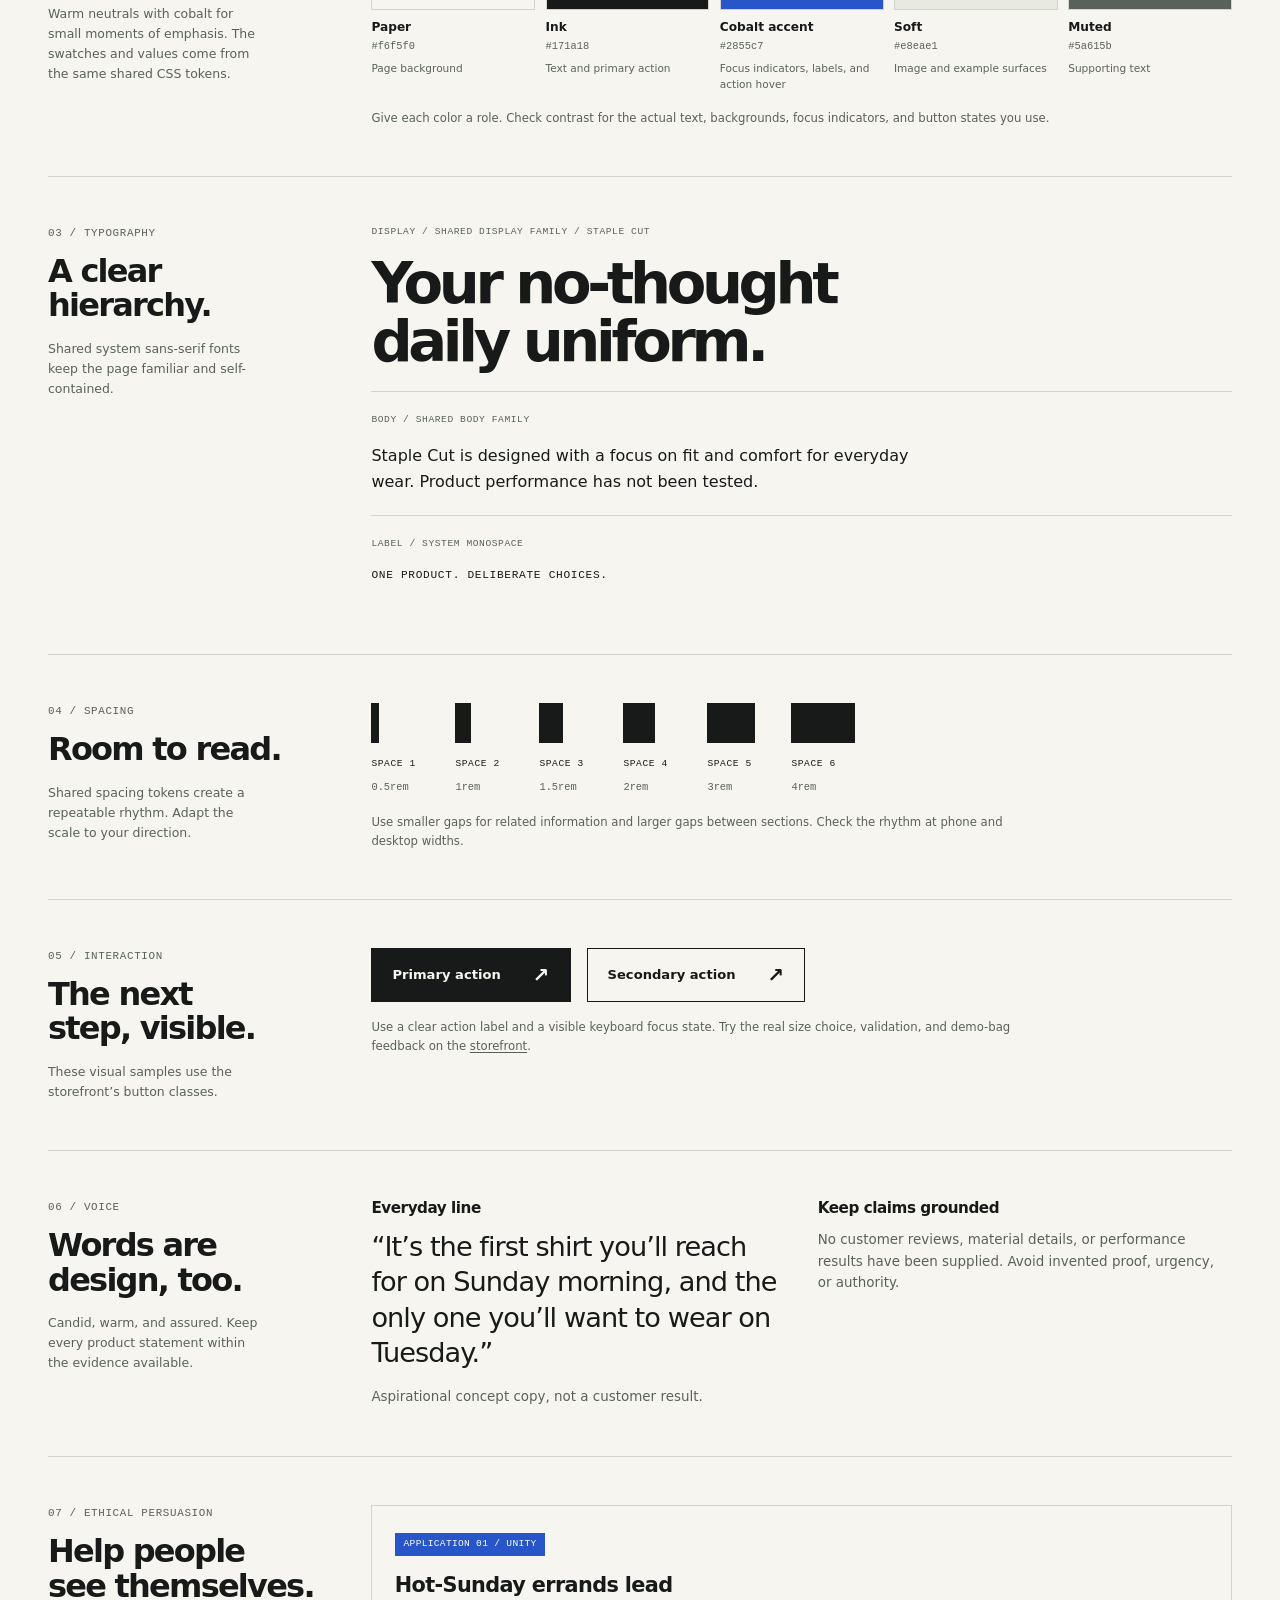
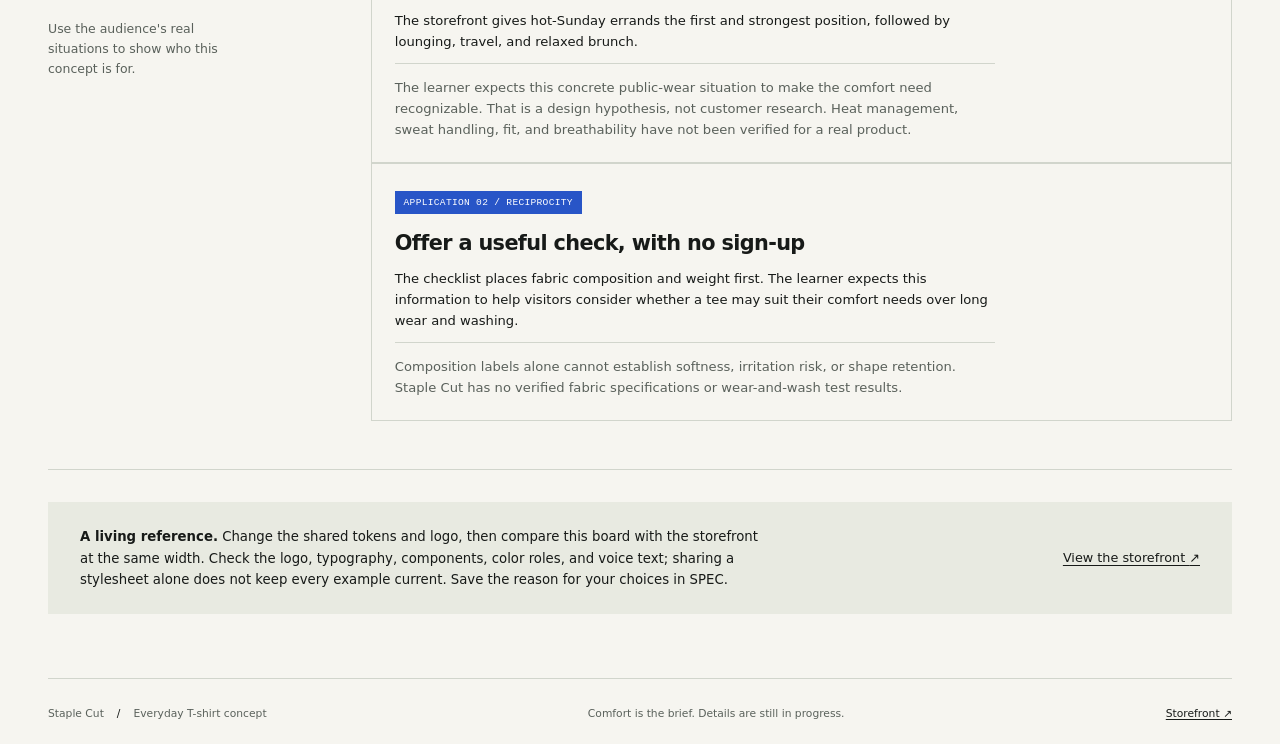
==== commit bb11cd19: "feat: lead tee checklist with fabric details" ====
--- a/public/styleguide.html
+++ b/public/styleguide.html
@@ -421,9 +421,14 @@
             <span class="draft-label">Application 02 / Reciprocity</span>
             <h3>Offer a useful check, with no sign-up</h3>
             <p>
-              An optional tee checklist gives visitors general comparison points
-              before choosing a size. It is clearly marked as guidance, because
-              Staple Cut's actual product details are not supplied.
+              The checklist places fabric composition and weight first. The
+              learner expects this information to help visitors consider whether
+              a tee may suit their comfort needs over long wear and washing.
+            </p>
+            <p class="guide-note">
+              Composition labels alone cannot establish softness, irritation
+              risk, or shape retention. Staple Cut has no verified fabric
+              specifications or wear-and-wash test results.
             </p>
           </article>
         </div>
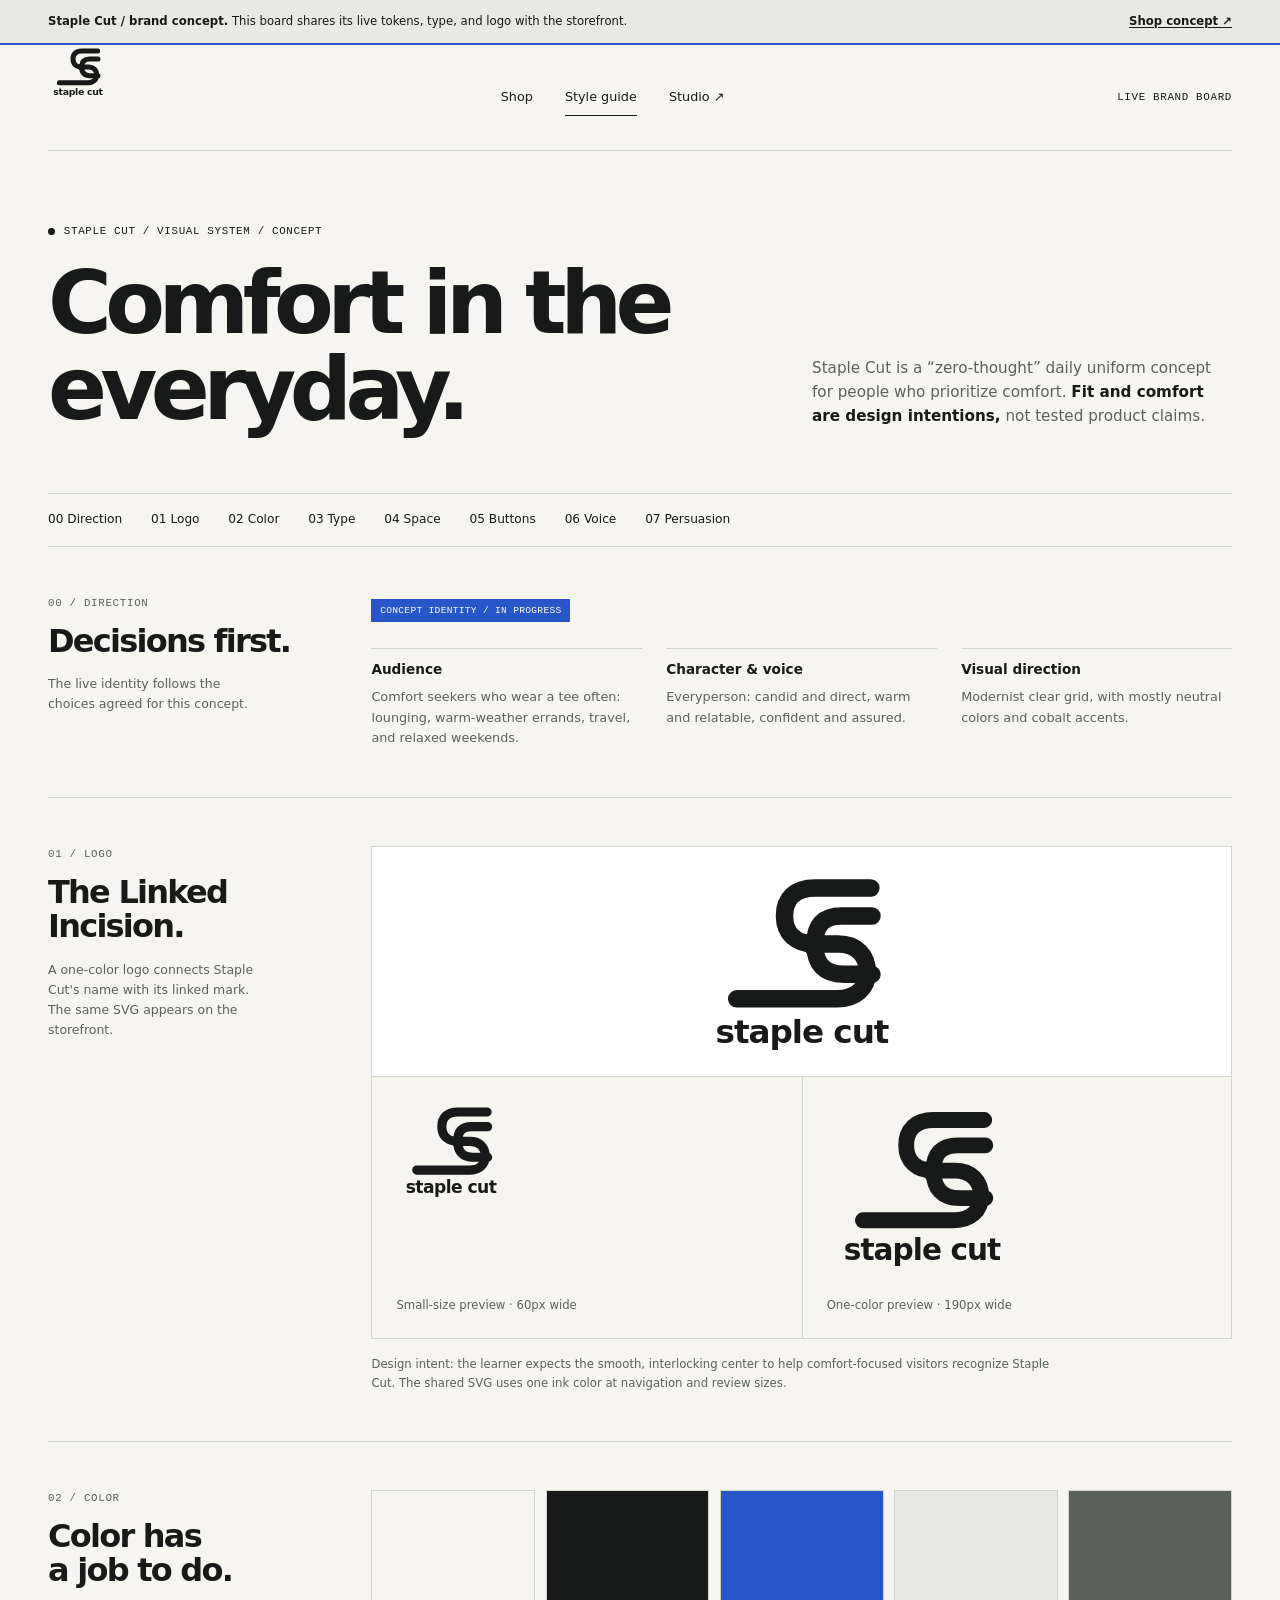
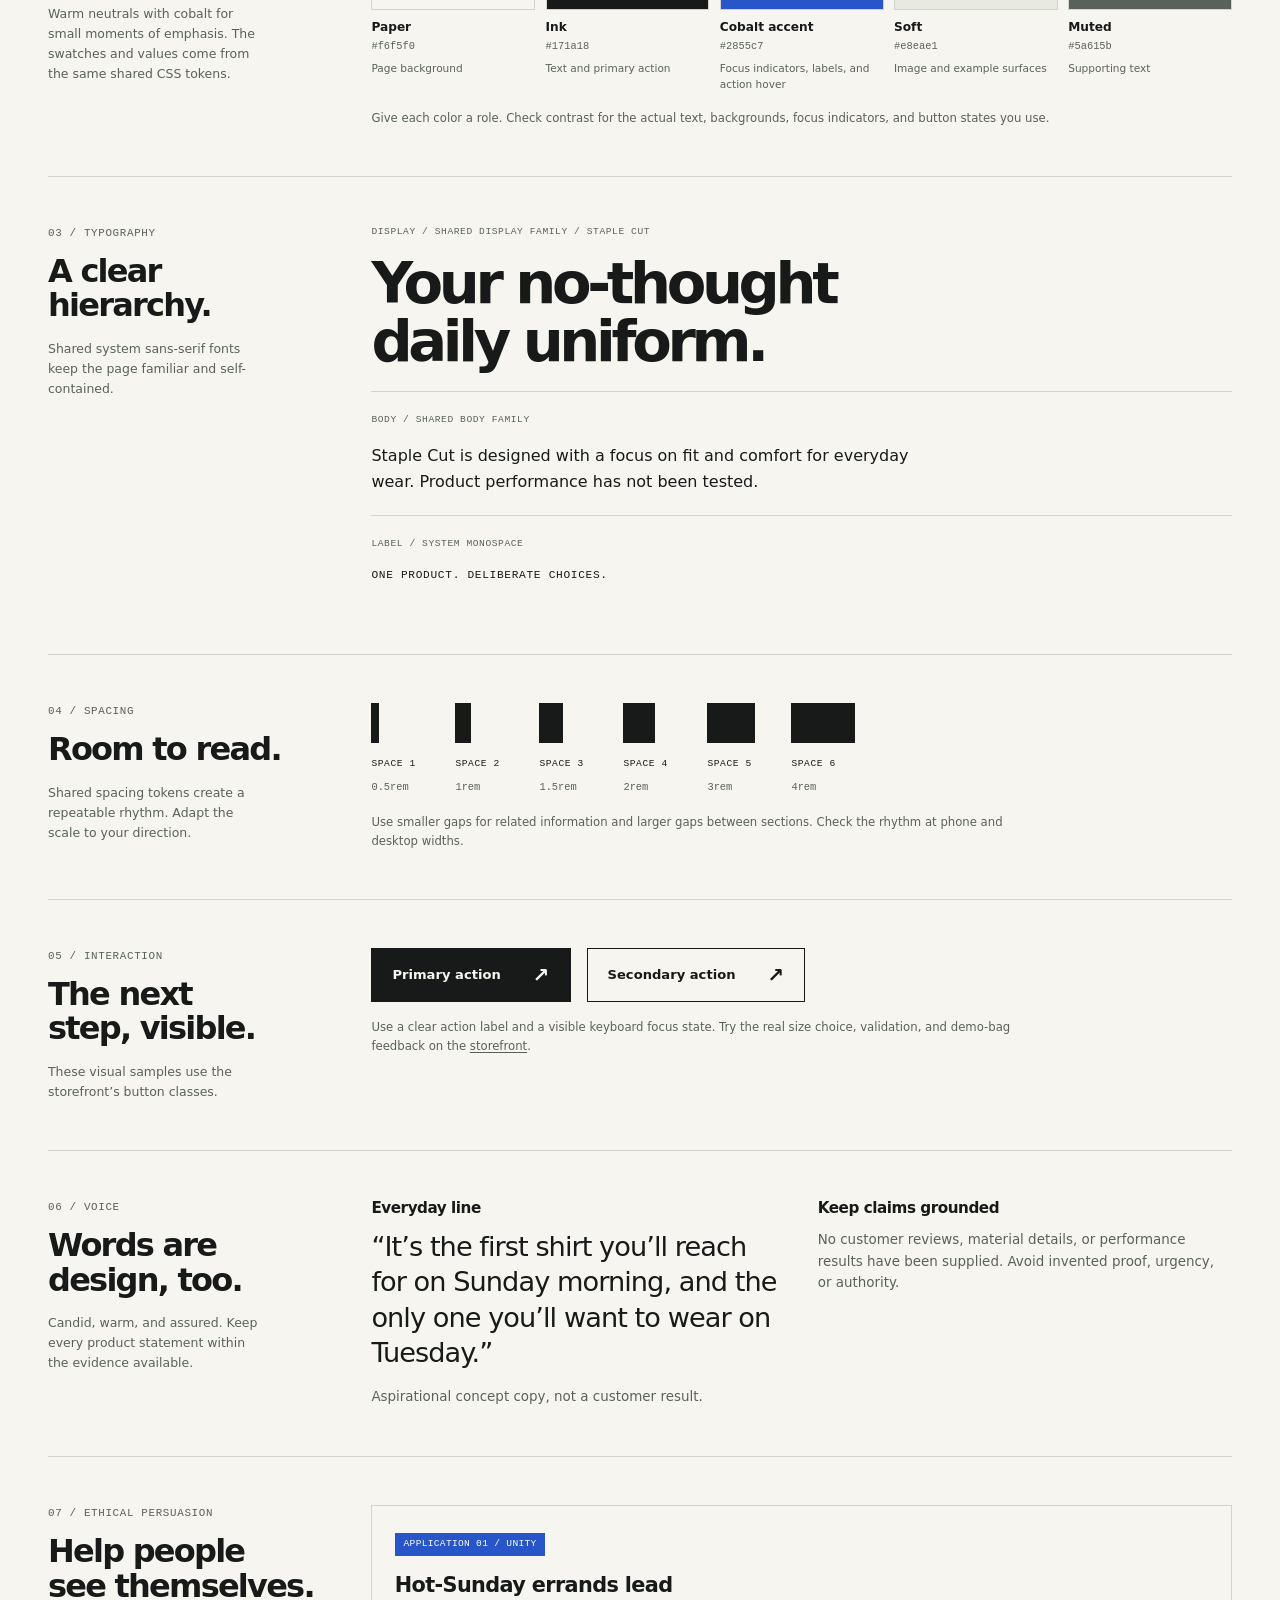
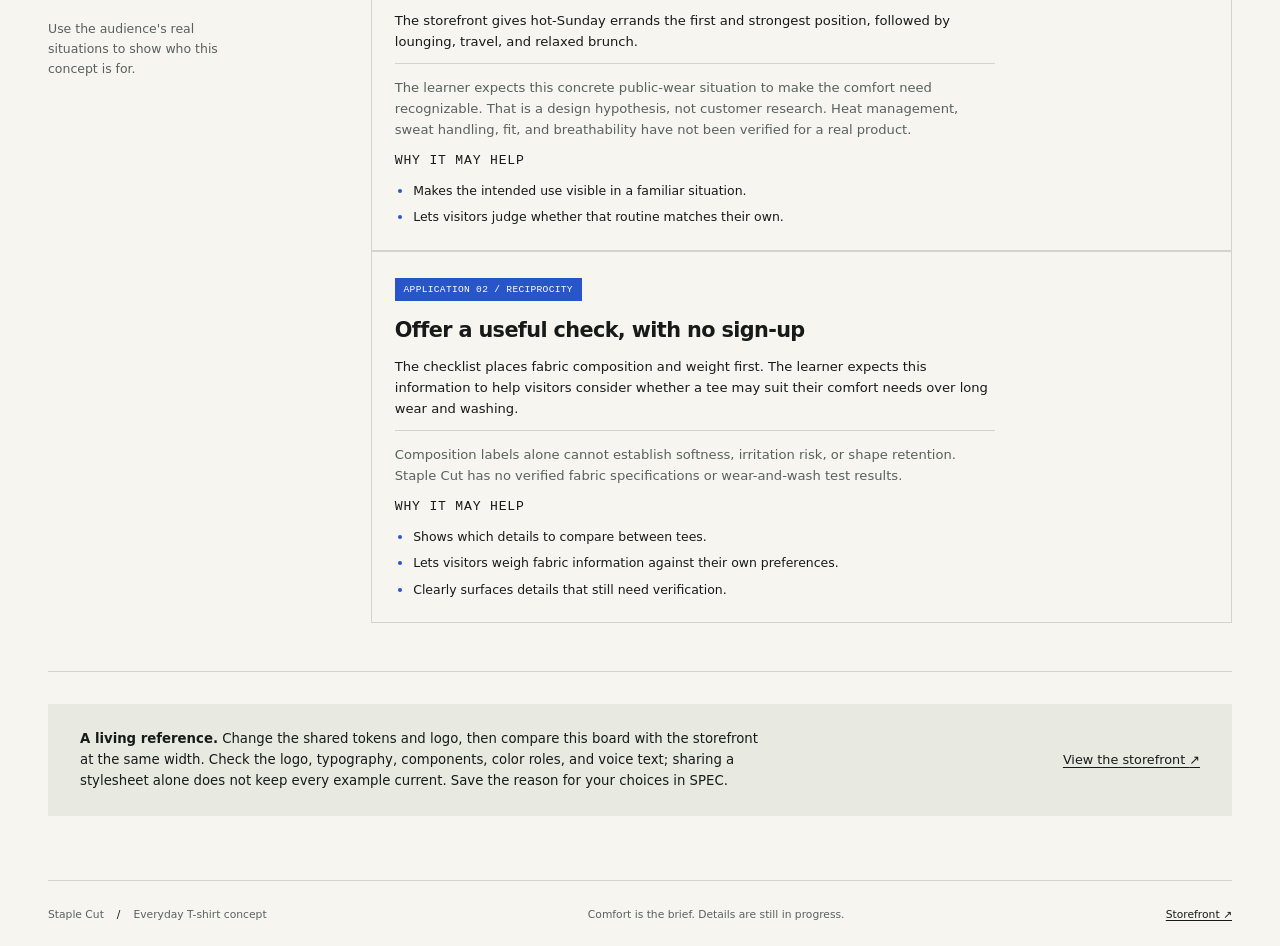
==== commit f80319fa: "feat: explain buyer benefits under each application" ====
--- a/public/styleguide.html
+++ b/public/styleguide.html
@@ -416,6 +416,13 @@
               customer research. Heat management, sweat handling, fit, and
               breathability have not been verified for a real product.
             </p>
+            <p class="micro-label">Why it may help</p>
+            <ul class="benefit-list">
+              <li>Makes the intended use visible in a familiar situation.</li>
+              <li>
+                Lets visitors judge whether that routine matches their own.
+              </li>
+            </ul>
           </article>
           <article class="application-card">
             <span class="draft-label">Application 02 / Reciprocity</span>
@@ -430,6 +437,15 @@
               risk, or shape retention. Staple Cut has no verified fabric
               specifications or wear-and-wash test results.
             </p>
+            <p class="micro-label">Why it may help</p>
+            <ul class="benefit-list">
+              <li>Shows which details to compare between tees.</li>
+              <li>
+                Lets visitors weigh fabric information against their own
+                preferences.
+              </li>
+              <li>Clearly surfaces details that still need verification.</li>
+            </ul>
           </article>
         </div>
       </section>
--- a/public/styles.css
+++ b/public/styles.css
@@ -398,6 +398,10 @@
   font-size: 0.78rem;
 }
 
+.checklist-benefits {
+  padding-block: 0.6rem;
+}
+
 .checklist-content ul {
   display: grid;
   gap: 0.35rem;
@@ -410,6 +414,30 @@
   border-left: 3px solid var(--color-accent);
   background: var(--color-accent-soft);
   font-size: 0.72rem;
+}
+
+.benefit-list {
+  display: grid;
+  gap: 0.4rem;
+  margin: 0.65rem 0 0;
+  padding-left: 1.15rem;
+  font-size: 0.78rem;
+}
+
+.benefit-list li::marker {
+  color: var(--color-accent);
+}
+
+.routine-benefits {
+  max-width: 660px;
+  margin-top: 1.2rem;
+  padding: 1rem 1.2rem;
+  border-left: 3px solid var(--color-accent);
+  background: var(--color-soft);
+}
+
+.routine-benefits .benefit-list {
+  grid-template-columns: 1fr 1fr;
 }
 
 .price-row {
@@ -1228,6 +1256,10 @@
     grid-template-columns: repeat(2, 1fr);
   }
 
+  .routine-benefits .benefit-list {
+    grid-template-columns: 1fr;
+  }
+
   .starter-next > div {
     max-width: none;
   }
